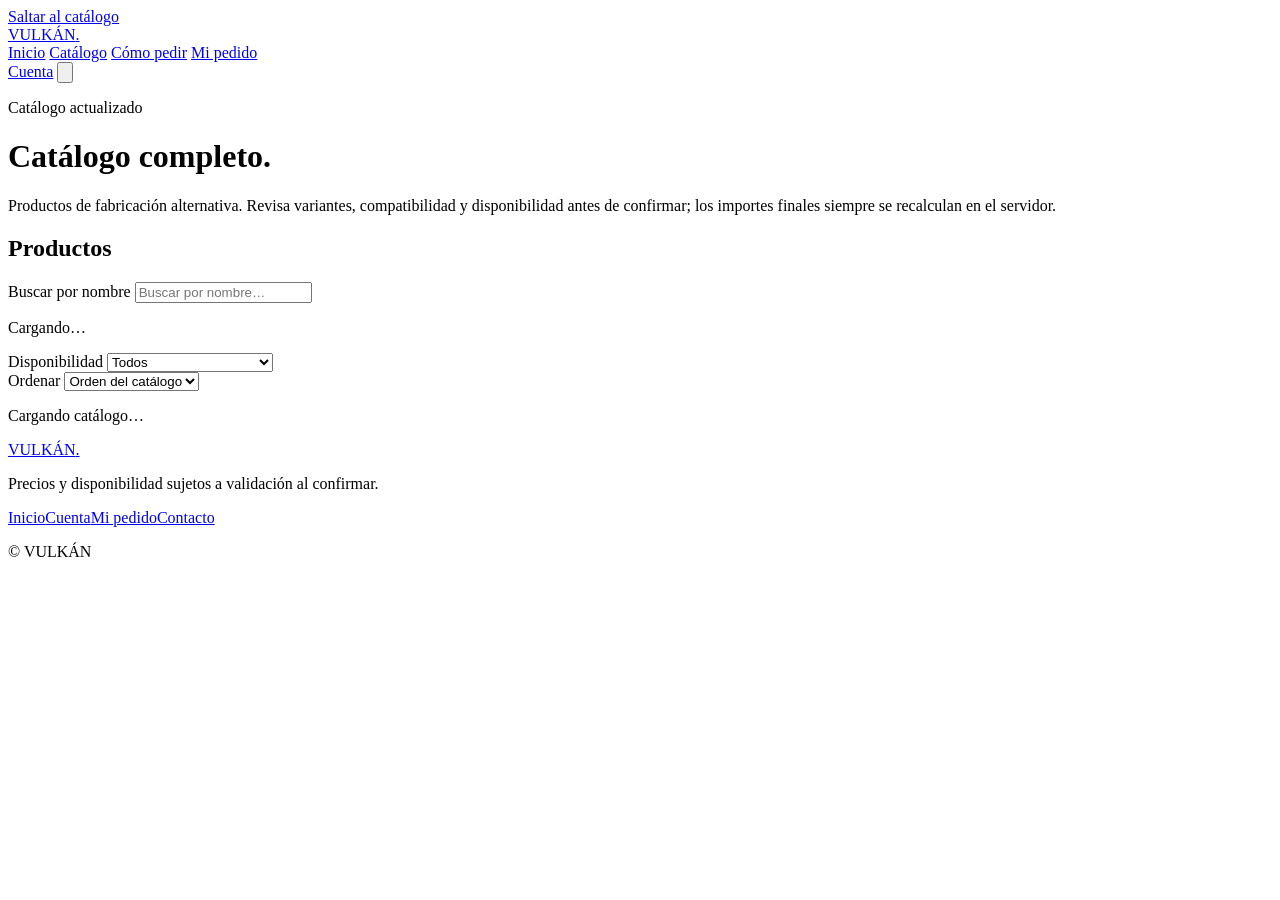
==== catalogo.html @ fde1af65 "Add files via upload" ====
<!doctype html>
<html lang="es">
<head>
  <meta charset="utf-8">
  <meta name="viewport" content="width=device-width, initial-scale=1">
  <title>Catálogo — VULKÁN</title>
  <meta name="description" content="Explora el catálogo VULKÁN, filtra categorías, elige variantes y revisa precios unitarios o mayoristas.">
  <meta name="theme-color" content="#120e0b">
  <link rel="preconnect" href="https://fonts.googleapis.com">
  <link rel="preconnect" href="https://fonts.gstatic.com" crossorigin>
  <link href="https://fonts.googleapis.com/css2?family=JetBrains+Mono:wght@400;600;700&amp;family=Space+Grotesk:wght@400;500;600;700&amp;display=swap" rel="stylesheet">
  <link rel="stylesheet" href="assets/vulkan-core.css">
  <link rel="stylesheet" href="assets/site.css">
  <script src="assets/vulkan-core.js" defer></script>
  <script src="assets/cart.js" defer></script>
  <script src="assets/cart-ui.js" defer></script>
  <script src="assets/catalog.js" defer></script>
</head>
<body>
  <a class="skip-link" href="#contenido">Saltar al catálogo</a>
  <nav class="site-nav" aria-label="Navegación principal">
    <div class="container nav-inner">
      <a class="logo" href="index.html" aria-label="VULKÁN, inicio">VULKÁN<span>.</span></a>
      <div class="nav-links" id="primaryNav">
        <a href="index.html">Inicio</a>
        <a href="catalogo.html" aria-current="page">Catálogo</a>
        <a href="index.html#como-comprar">Cómo pedir</a>
        <a href="order.html">Mi pedido</a>
      </div>
      <div class="nav-actions">
        <a class="button button-quiet" href="cuenta.html">Cuenta</a>
        <button class="menu-toggle" id="menuToggle" type="button" aria-label="Abrir menú" aria-controls="primaryNav" aria-expanded="false">
          <svg viewBox="0 0 24 24" aria-hidden="true"><path d="M4 7h16M4 12h16M4 17h16" fill="none" stroke="currentColor" stroke-width="1.8" stroke-linecap="round"/></svg>
        </button>
      </div>
    </div>
  </nav>

  <main id="contenido">
    <header class="page-hero container">
      <p class="eyebrow" id="catalogHeroCount">Catálogo actualizado</p>
      <h1>Catálogo completo.</h1>
      <p class="lede">Productos de fabricación alternativa. Revisa variantes, compatibilidad y disponibilidad antes de confirmar; los importes finales siempre se recalculan en el servidor.</p>
    </header>

    <section class="section-tight container" aria-labelledby="catalogTitle">
      <h2 class="visually-hidden" id="catalogTitle">Productos</h2>
      <div class="catalog-tools">
        <div class="search-row">
          <div class="search-input field">
            <label class="visually-hidden" for="catalogSearch">Buscar por nombre</label>
            <input id="catalogSearch" type="search" autocomplete="off" placeholder="Buscar por nombre…">
          </div>
          <p class="result-count mono" id="resultCount" aria-live="polite">Cargando…</p>
        </div>
        <div class="chips" id="categoryChips" aria-label="Filtrar por categoría"></div>
        <div class="form-grid">
          <div class="field">
            <label for="availabilityFilter">Disponibilidad</label>
            <select id="availabilityFilter"><option value="all">Todos</option><option value="orderable">Disponibles para pedido</option><option value="blocked">No disponibles</option></select>
          </div>
          <div class="field">
            <label for="sortProducts">Ordenar</label>
            <select id="sortProducts"><option value="catalog">Orden del catálogo</option><option value="name">Nombre A–Z</option><option value="price-asc">Precio menor</option><option value="price-desc">Precio mayor</option></select>
          </div>
        </div>
      </div>
      <div class="product-grid" id="productGrid" aria-busy="true"><p class="muted">Cargando catálogo…</p></div>
      <noscript><p class="form-error">Activa JavaScript para consultar y filtrar el catálogo.</p></noscript>
    </section>
  </main>

  <div class="modal-overlay" id="productOverlay" hidden>
    <section class="modal" id="productDialog" role="dialog" aria-modal="true" aria-labelledby="dialogTitle" aria-describedby="dialogDescription" tabindex="-1">
      <button class="icon-button modal-close" id="dialogClose" type="button" aria-label="Cerrar detalle">
        <svg viewBox="0 0 24 24" aria-hidden="true"><path d="M5 5l14 14M19 5L5 19" fill="none" stroke="currentColor" stroke-width="1.8" stroke-linecap="round"/></svg>
      </button>
      <div class="product-dialog-grid">
        <div>
          <div class="dialog-media" id="dialogMedia"></div>
          <div class="option-list" id="dialogThumbnails" aria-label="Imágenes del producto"></div>
        </div>
        <div>
          <p class="product-category mono" id="dialogCategory"></p>
          <h2 id="dialogTitle"></h2>
          <p id="dialogDescription" class="muted"></p>
          <div class="product-price"><strong id="dialogPrice"></strong><span id="dialogWholesale" class="mono"></span></div>
          <p id="dialogStatus" class="form-message" aria-live="polite"></p>
          <fieldset class="option-group" id="colorGroup" hidden><legend>Color</legend><div class="option-list" id="colorOptions"></div></fieldset>
          <fieldset class="option-group" id="modelGroup" hidden><legend>Modelo</legend><div class="option-list" id="modelOptions"></div></fieldset>
          <div class="field option-group"><label for="dialogQuantity">Cantidad</label><input id="dialogQuantity" type="number" min="1" max="999" value="1" inputmode="numeric"></div>
          <div class="form-actions">
            <button class="button button-primary" id="dialogAdd" type="button">Agregar al carrito</button>
            <button class="button button-secondary" id="dialogCheckout" type="button">Agregar y confirmar</button>
          </div>
        </div>
      </div>
    </section>
  </div>

  <footer class="site-footer">
    <div class="container footer-grid">
      <div><a class="logo" href="index.html">VULKÁN<span>.</span></a><p class="fine-print">Precios y disponibilidad sujetos a validación al confirmar.</p></div>
      <div class="footer-links"><a href="index.html">Inicio</a><a href="cuenta.html">Cuenta</a><a href="order.html">Mi pedido</a><a href="mailto:stevebunnies62@gmail.com">Contacto</a></div>
      <p class="fine-print">© <span data-current-year></span> VULKÁN</p>
    </div>
  </footer>
</body>
</html>
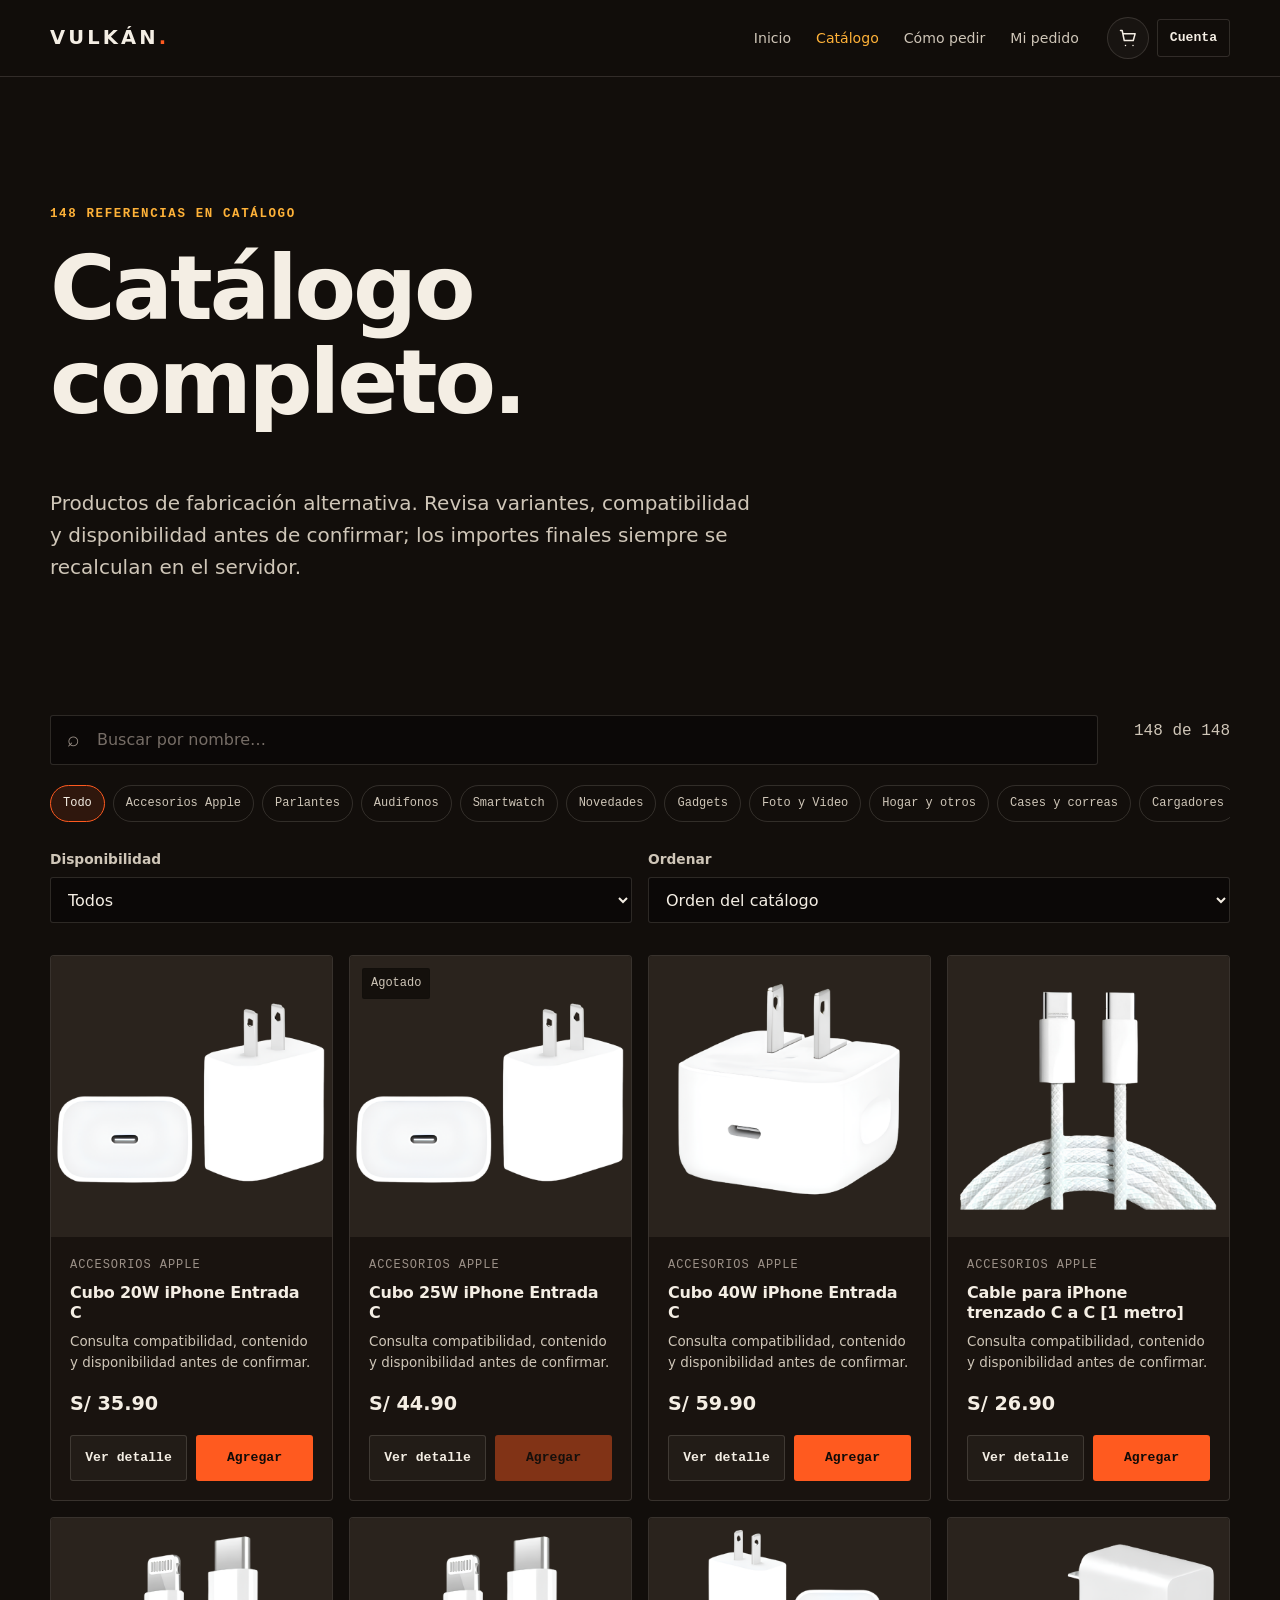
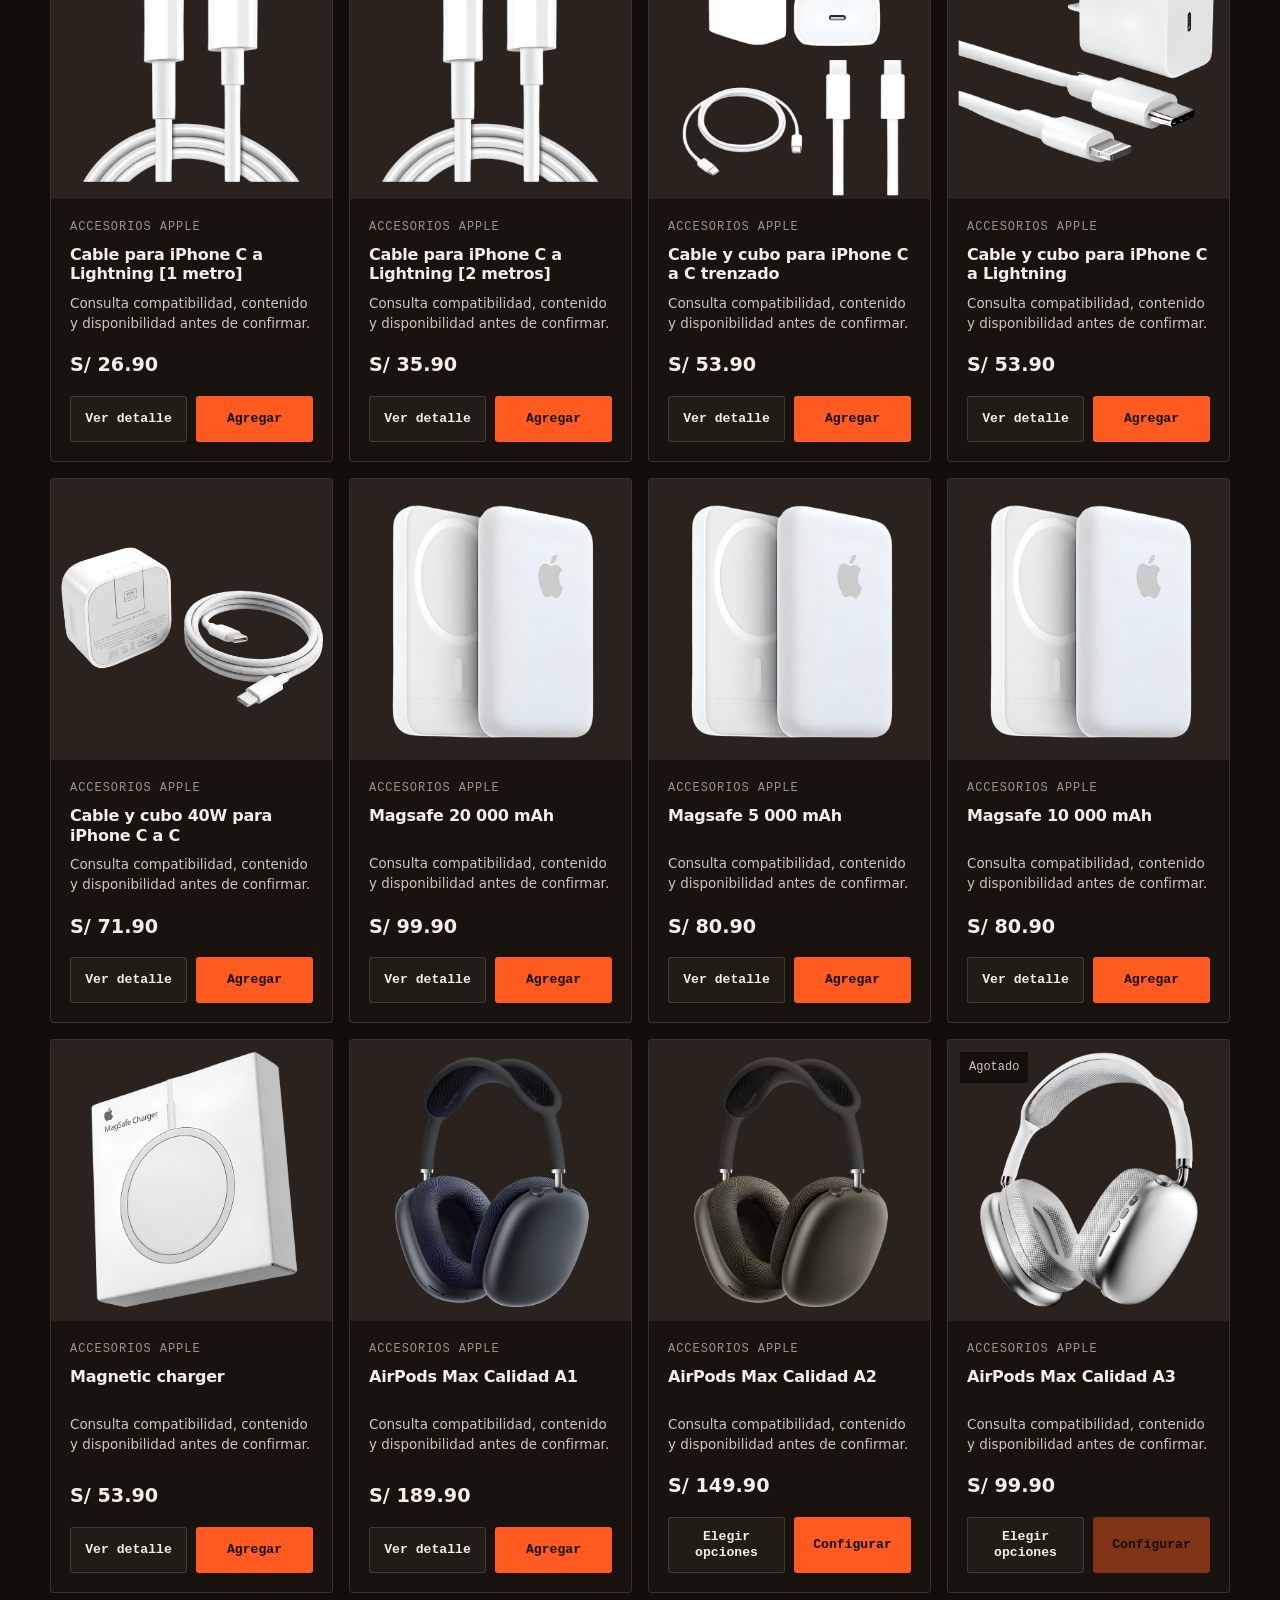
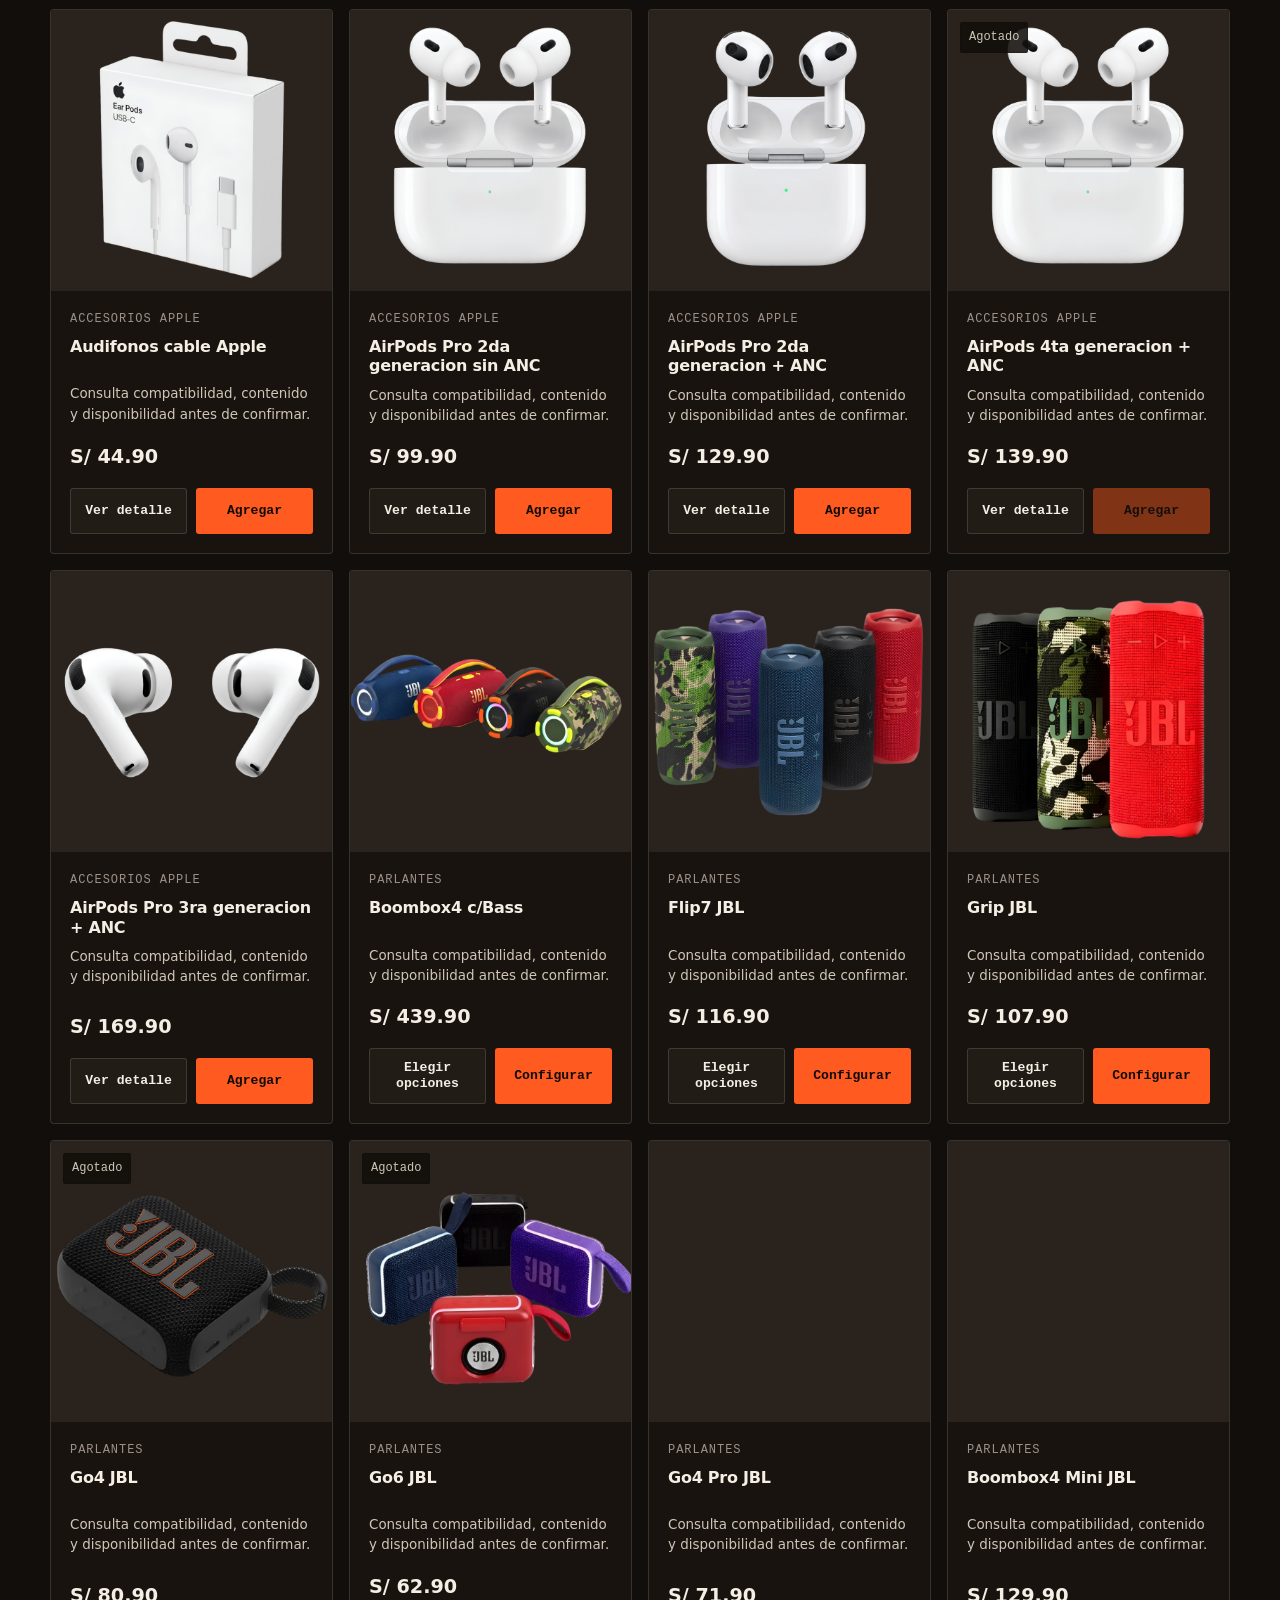
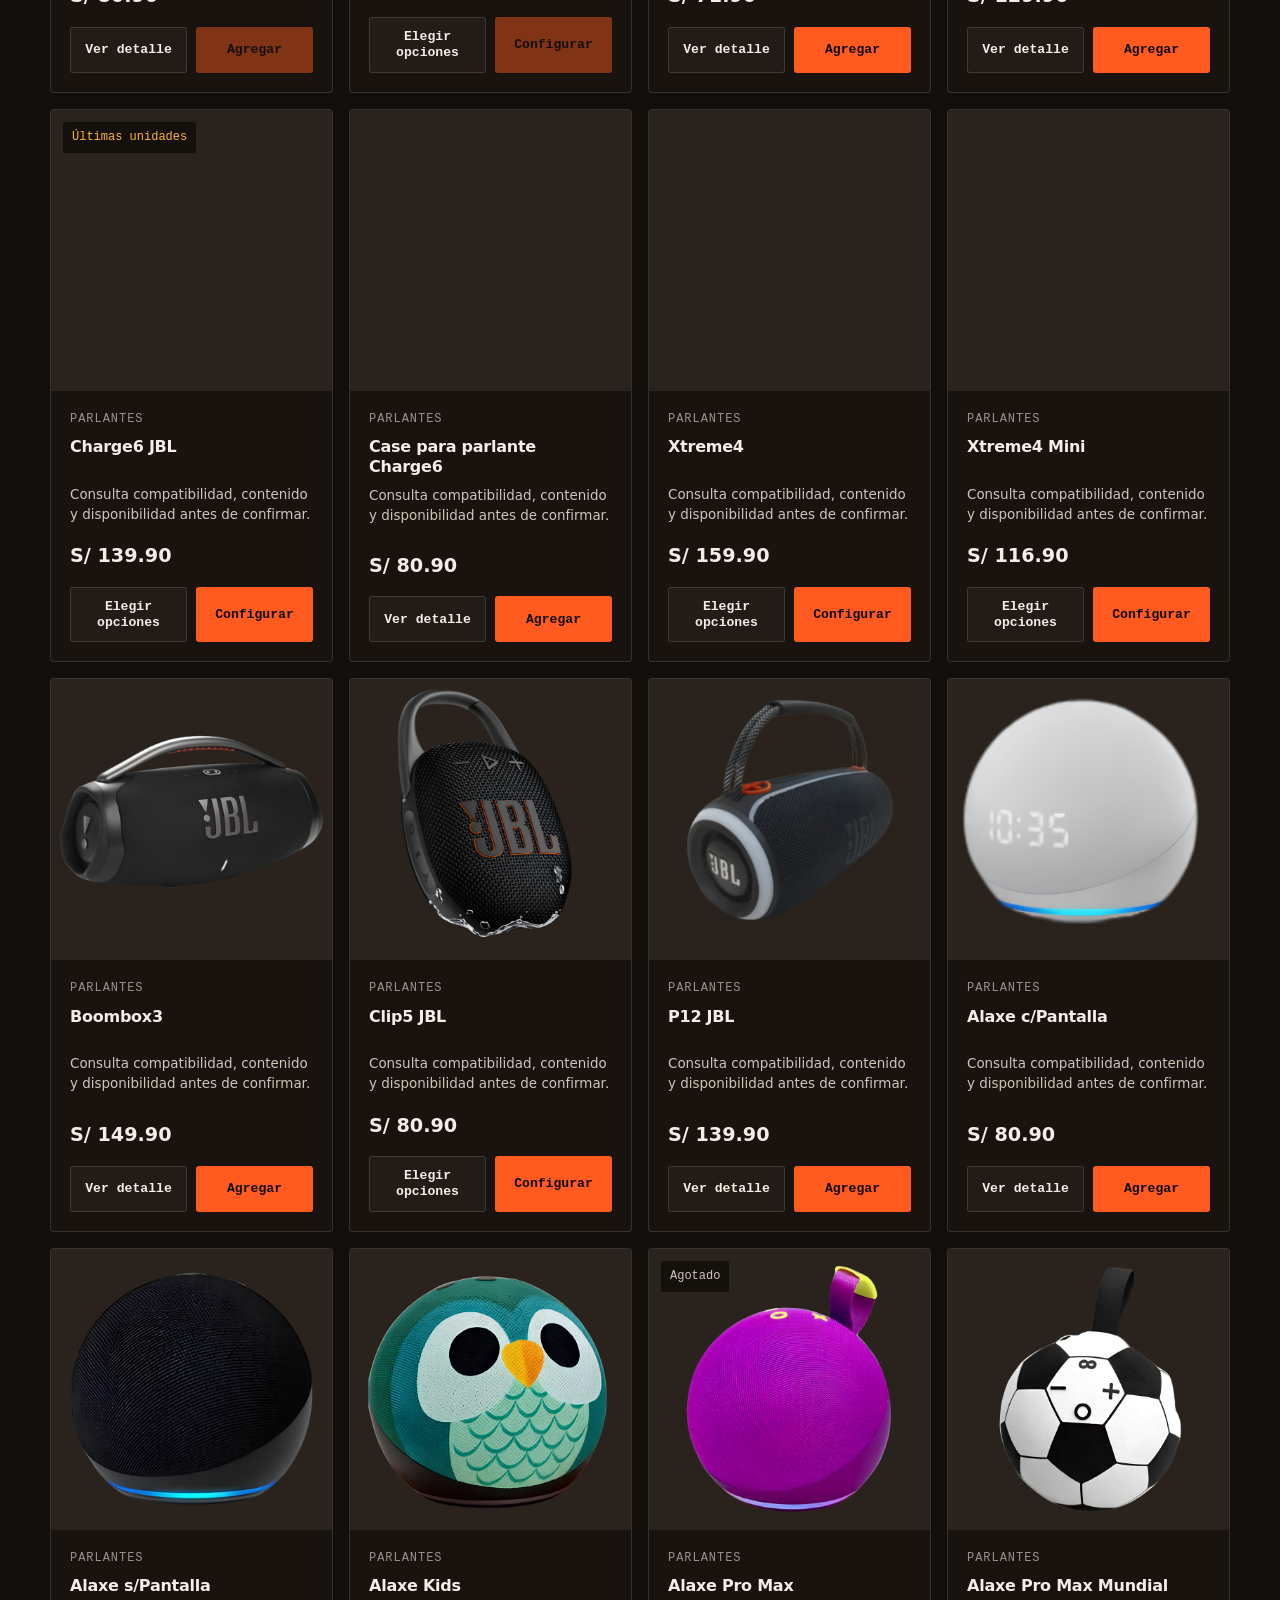
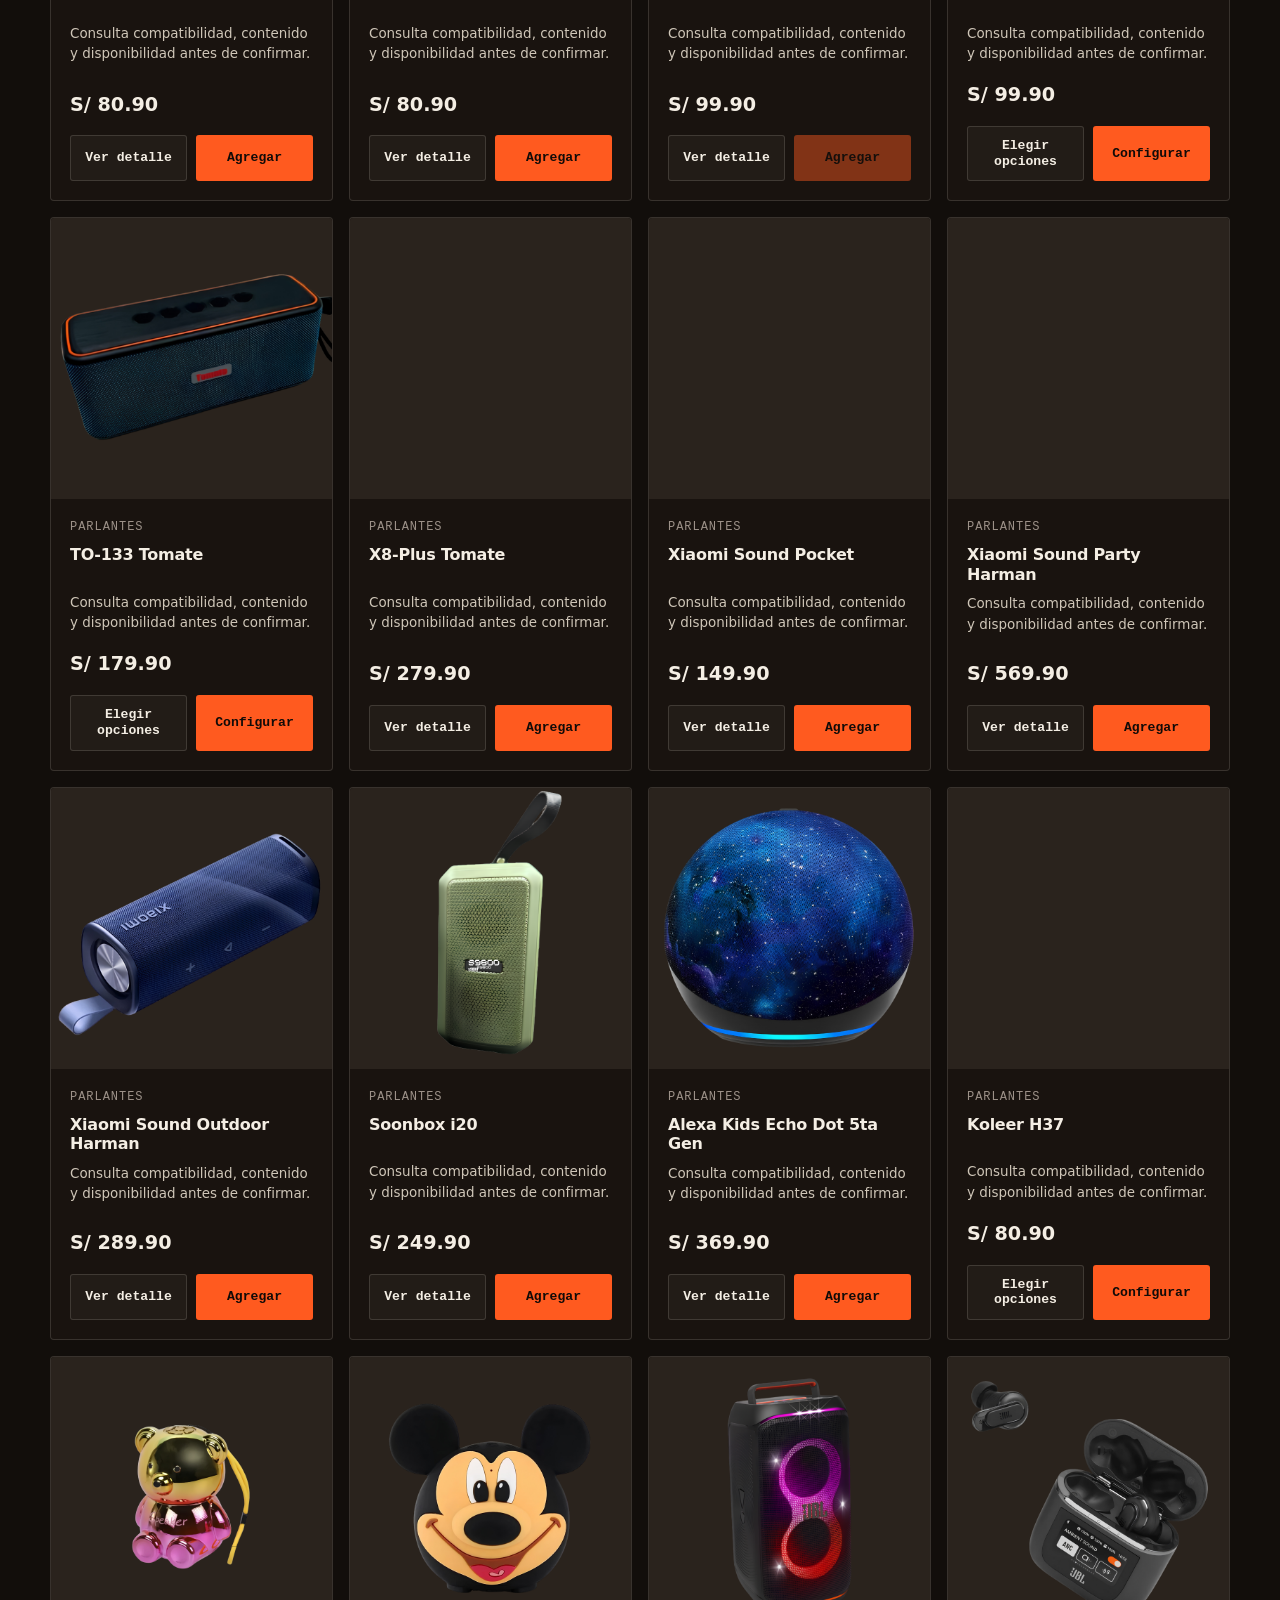
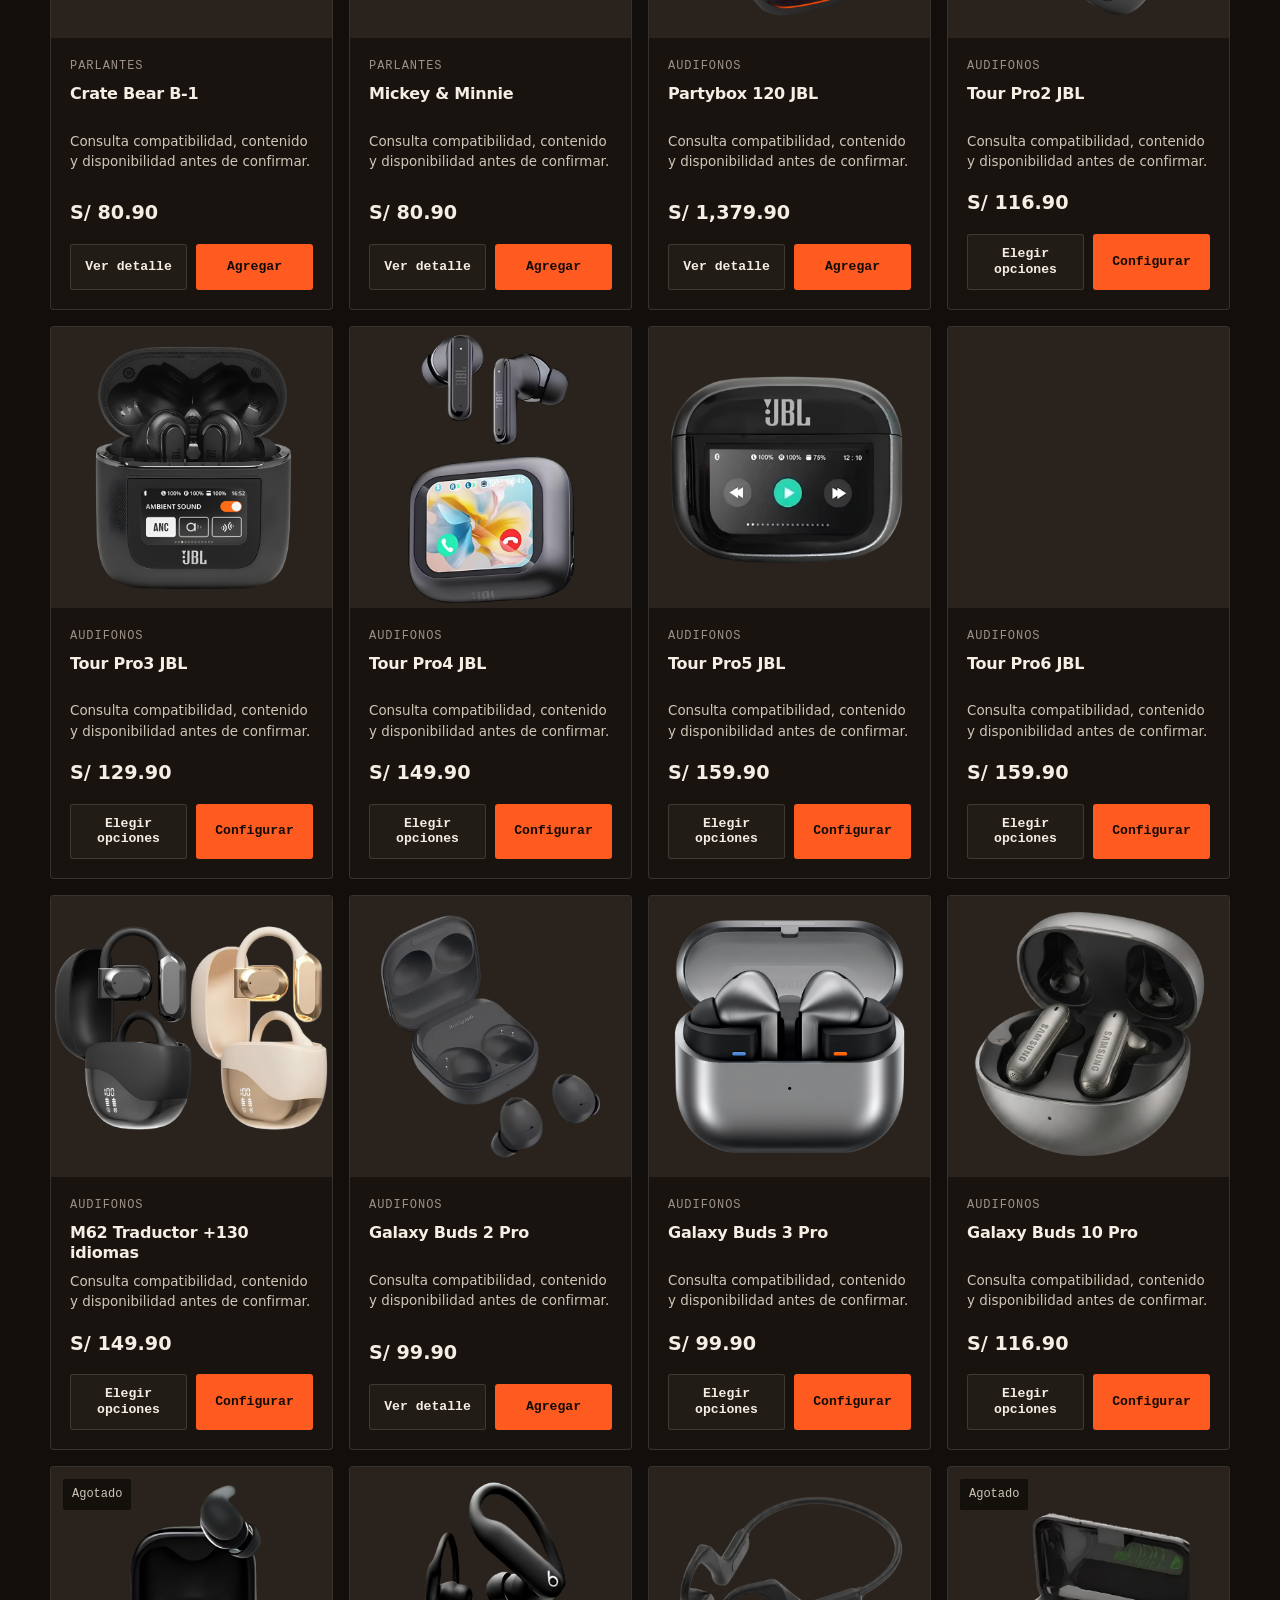
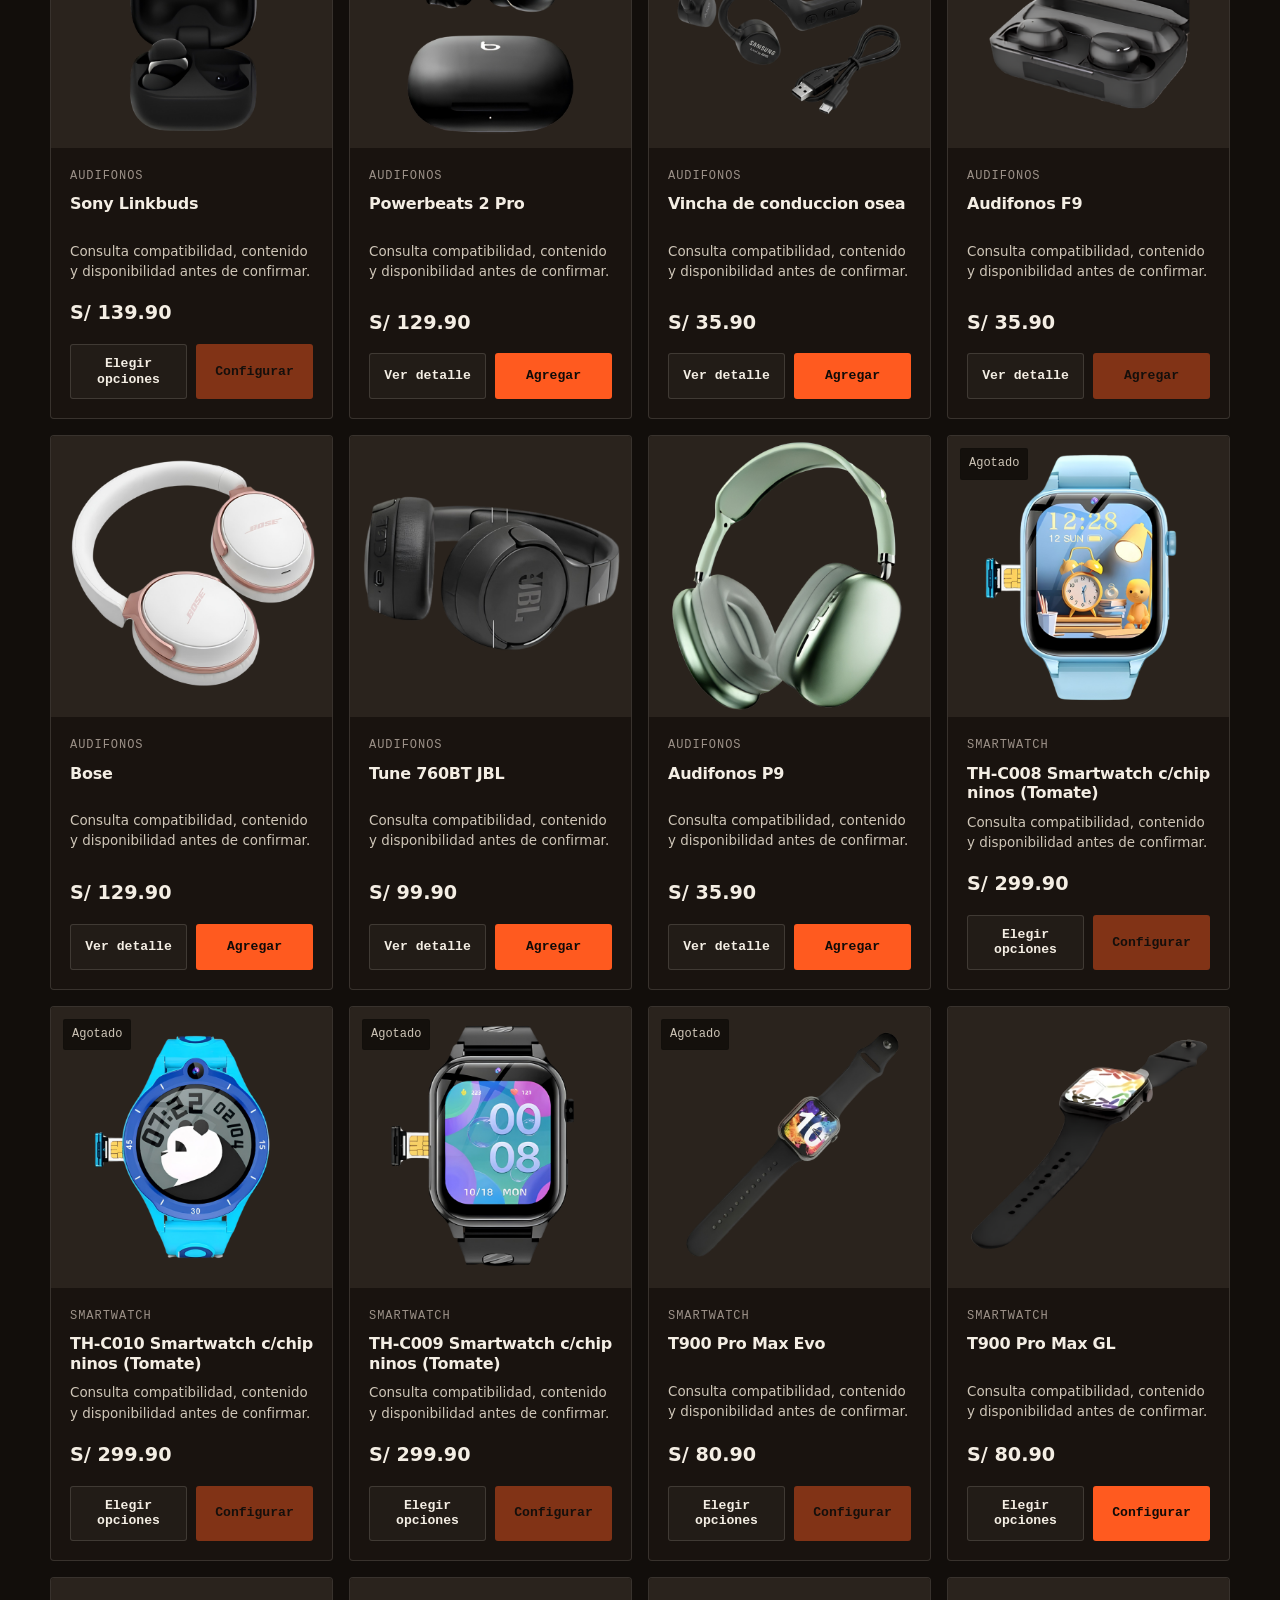
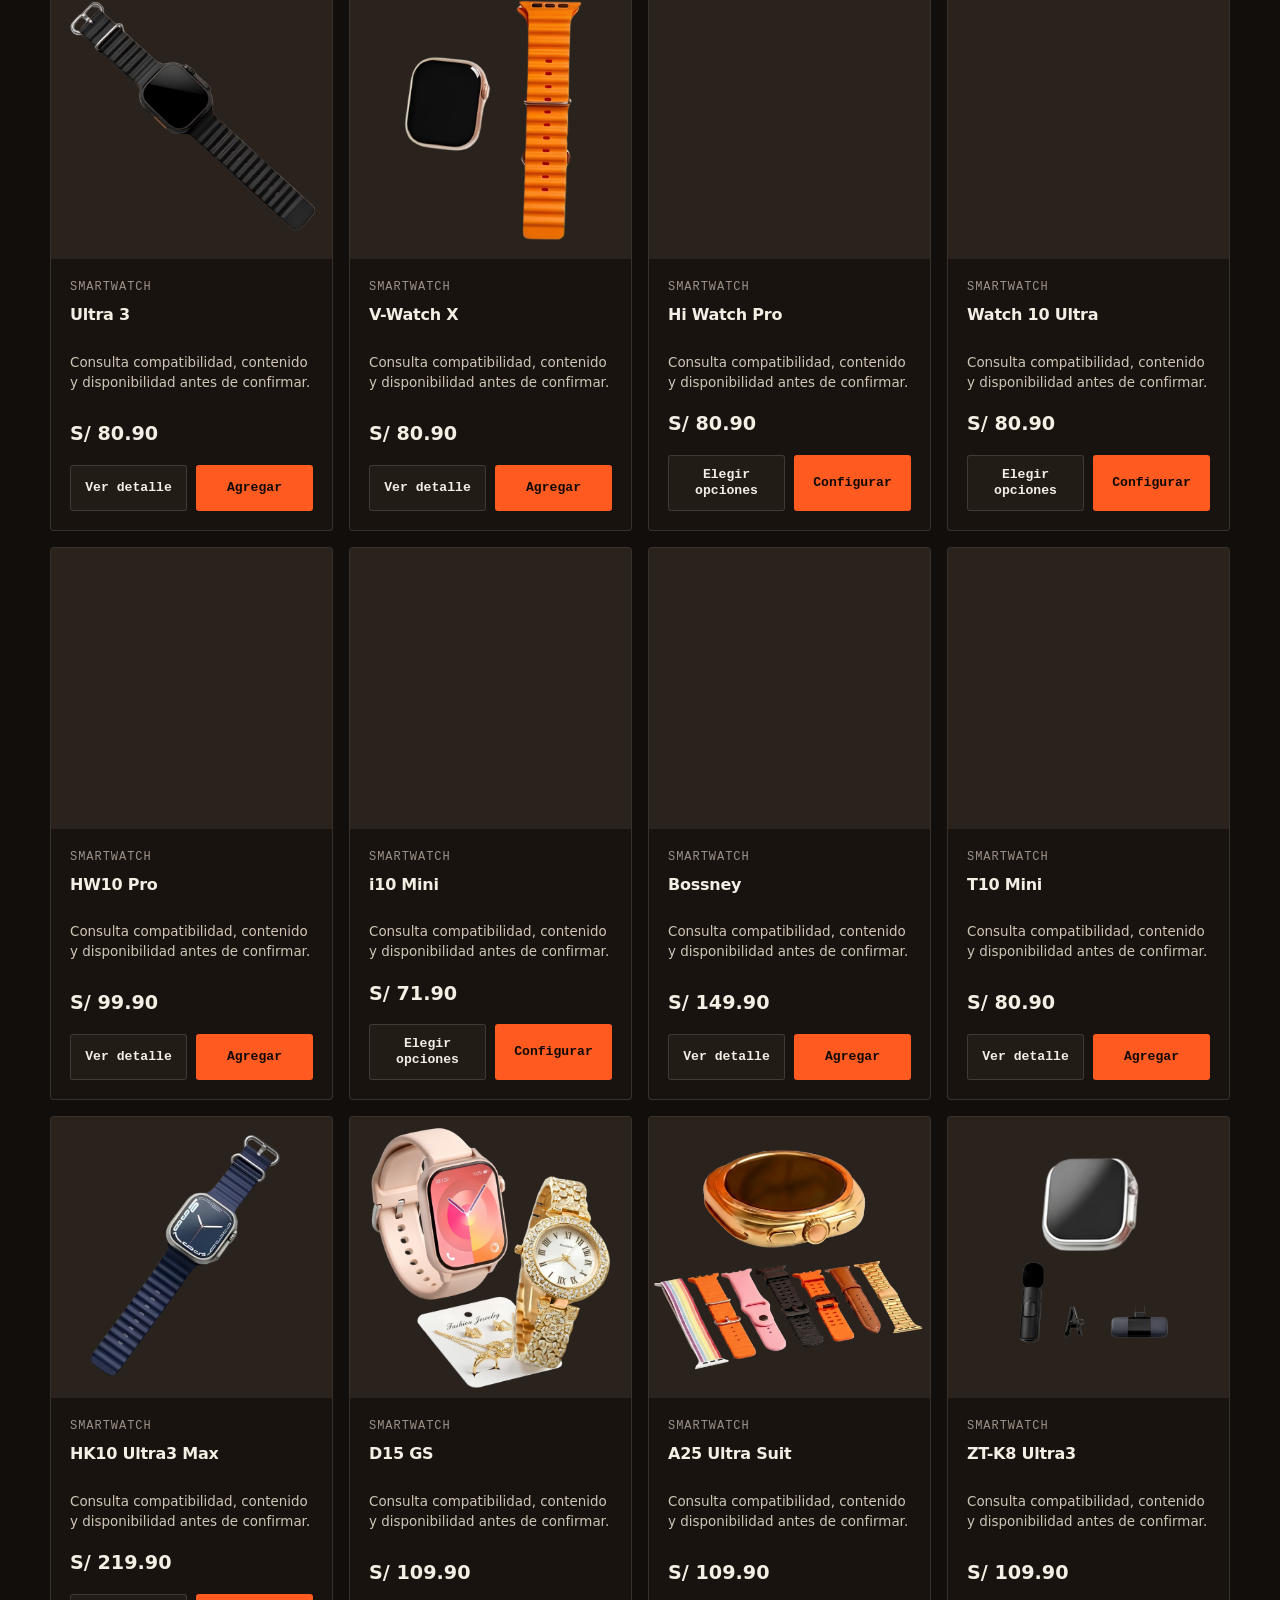
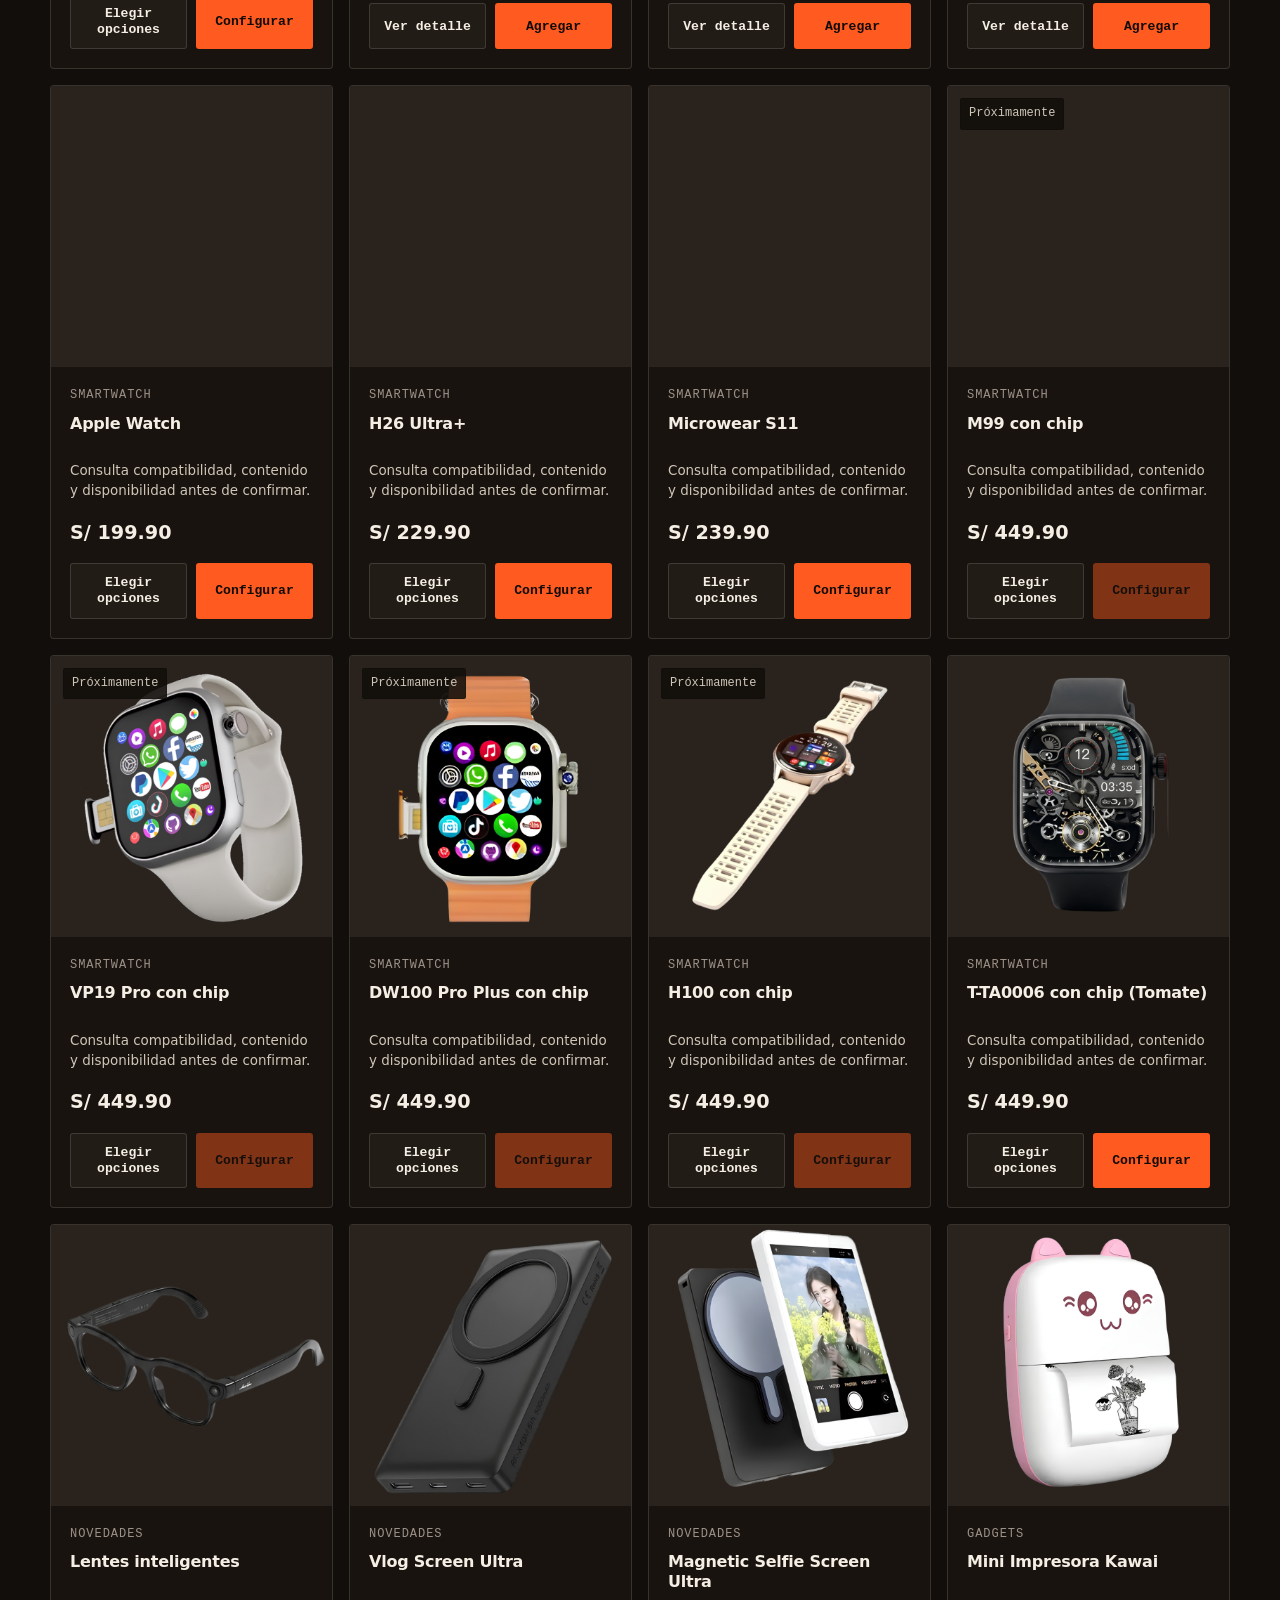
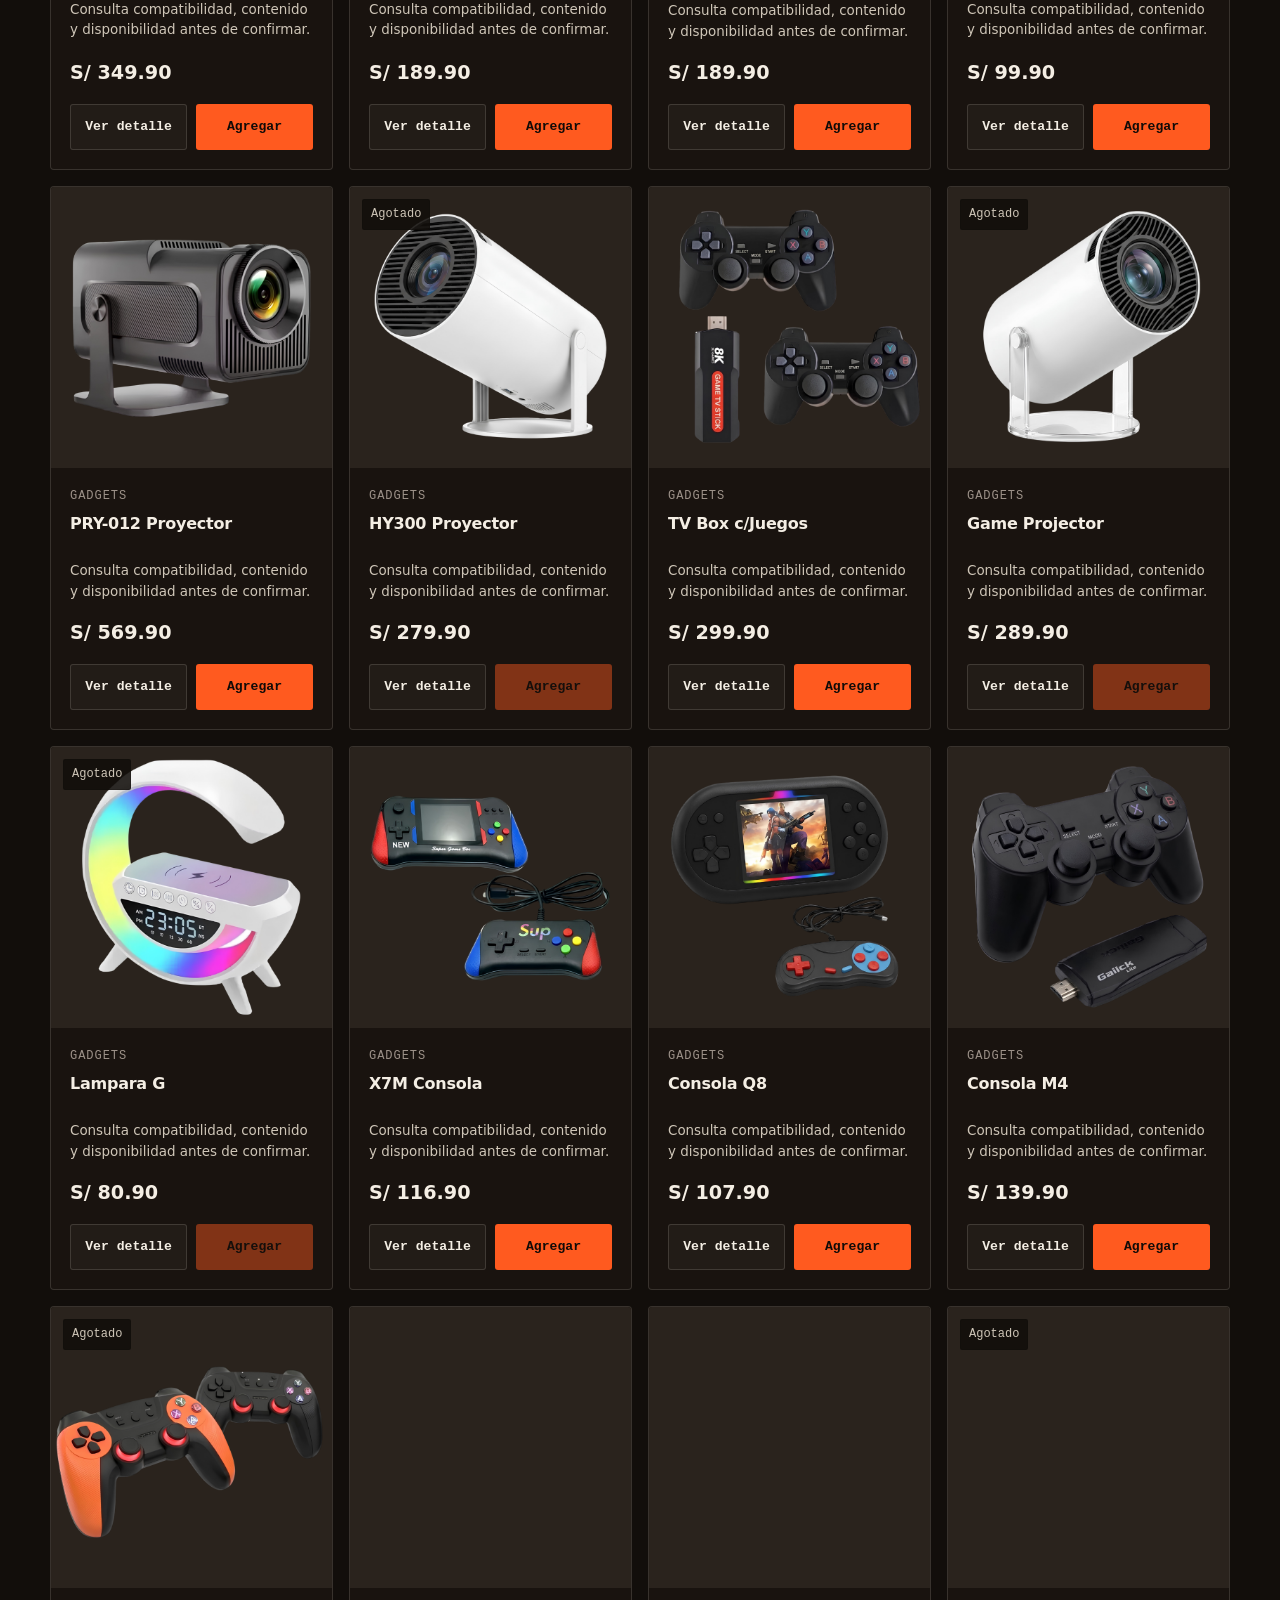
==== commit 85a7975e: "Update catalogo.html" ====
--- a/catalogo.html
+++ b/catalogo.html
@@ -105,5 +105,21 @@
       <p class="fine-print">© <span data-current-year></span> VULKÁN</p>
     </div>
   </footer>
+  <!-- WHATSAPP FLOTANTE -->
+<a
+  href="https://wa.me/51951371573?text=Hola%20VULK%C3%81N%2C%20quiero%20hacer%20un%20pedido."
+  class="whatsapp-float"
+  aria-label="Haz tu pedido acá por WhatsApp"
+  target="_blank"
+  rel="noopener noreferrer"
+>
+  <span class="whatsapp-tooltip">Haz tu pedido acá</span>
+
+  <span class="whatsapp-icon">
+    <svg viewBox="0 0 24 24" aria-hidden="true">
+      <path d="M20.5 3.5A11.8 11.8 0 0 0 12.1 0C5.6 0 .3 5.3.3 11.8c0 2.1.5 4.1 1.6 5.9L.2 24l6.4-1.7c1.7.9 3.6 1.3 5.5 1.3h.1c6.5 0 11.8-5.3 11.8-11.8 0-3.1-1.2-6.1-3.5-8.3ZM12.1 21.5c-1.7 0-3.4-.5-4.8-1.3l-.3-.2-3.8 1 1-3.7-.2-.3a9.6 9.6 0 1 1 8.1 4.5Zm5.3-7.2c-.3-.2-1.8-.9-2.1-1-.3-.1-.5-.2-.7.2-.2.3-.8 1-1 1.2-.2.2-.4.2-.7.1-.3-.2-1.2-.4-2.3-1.4-.9-.8-1.5-1.8-1.7-2.1-.2-.3 0-.5.1-.7l.5-.6c.2-.2.2-.4.3-.6.1-.2 0-.5 0-.7-.1-.2-.7-1.7-1-2.3-.3-.6-.5-.5-.7-.5h-.6c-.2 0-.6.1-.9.4-.3.3-1.1 1.1-1.1 2.6s1.1 3 1.3 3.2c.2.2 2.2 3.4 5.4 4.7.8.3 1.4.5 1.9.7.8.2 1.5.2 2 .1.6-.1 1.8-.7 2-1.4.3-.7.3-1.3.2-1.4-.1-.2-.3-.3-.6-.4Z"/>
+    </svg>
+  </span>
+</a>
 </body>
 </html>
--- a/assets/vulkan-core.css
+++ b/assets/vulkan-core.css
@@ -0,0 +1,355 @@
+:root {
+  --obsidian: #120e0b;
+  --obsidian-2: #1b1511;
+  --ash: #2a231d;
+  --lava: #ff5a1f;
+  --lava-deep: #d94112;
+  --ember: #ffb238;
+  --smoke: #9c9188;
+  --paper: #f4eee4;
+  --paper-dim: #cfc6b8;
+  --line: rgba(244, 238, 228, 0.14);
+  --glass: rgba(18, 14, 11, 0.76);
+  --crack-glow: 0 0 24px rgba(255, 90, 31, 0.55), 0 0 60px rgba(255, 178, 56, 0.25);
+}
+
+html {
+  color-scheme: dark;
+}
+
+body {
+  min-width: 280px;
+}
+
+:focus-visible {
+  outline: 2px solid var(--ember);
+  outline-offset: 4px;
+}
+
+.skip-link {
+  position: fixed;
+  top: 12px;
+  left: 12px;
+  z-index: 500;
+  transform: translateY(-160%);
+  padding: 10px 14px;
+  border: 1px solid var(--ember);
+  border-radius: 3px;
+  background: var(--obsidian);
+  color: var(--paper);
+  font: 600 0.85rem/1 'JetBrains Mono', monospace;
+  text-decoration: none;
+  transition: transform 0.2s ease;
+}
+
+.skip-link:focus {
+  transform: translateY(0);
+}
+
+nav.is-scrolled {
+  background: rgba(18, 14, 11, 0.9);
+  border-bottom: 1px solid var(--line);
+  box-shadow: 0 16px 45px rgba(0, 0, 0, 0.18);
+}
+
+/* Entrada breve: la interfaz permanece usable y ofrece salida inmediata. */
+.vulkan-intro {
+  position: fixed;
+  inset: 0;
+  z-index: 400;
+  display: grid;
+  place-items: center;
+  overflow: hidden;
+  background:
+    radial-gradient(circle at 50% 62%, rgba(255, 90, 31, 0.2), transparent 30%),
+    linear-gradient(145deg, #090706 0%, var(--obsidian) 62%, #20100a 100%);
+  opacity: 1;
+  visibility: visible;
+  transition: opacity 0.48s ease, visibility 0.48s ease;
+}
+
+.vulkan-intro::before {
+  content: '';
+  position: absolute;
+  inset: -20%;
+  background:
+    radial-gradient(circle at 40% 60%, rgba(255, 178, 56, 0.14) 0 1px, transparent 2px),
+    radial-gradient(circle at 58% 55%, rgba(255, 90, 31, 0.18) 0 1px, transparent 2px);
+  background-size: 74px 74px, 113px 113px;
+  animation: introDrift 5s linear infinite;
+}
+
+.vulkan-intro.is-leaving {
+  opacity: 0;
+  visibility: hidden;
+  pointer-events: none;
+}
+
+.intro-mark {
+  position: relative;
+  text-align: center;
+  isolation: isolate;
+}
+
+.intro-mark::after {
+  content: '';
+  position: absolute;
+  left: 50%;
+  bottom: -18px;
+  width: min(66vw, 410px);
+  height: 1px;
+  transform: translateX(-50%) scaleX(0);
+  transform-origin: center;
+  background: linear-gradient(90deg, transparent, var(--lava), var(--ember), transparent);
+  box-shadow: var(--crack-glow);
+  animation: introLine 0.8s 0.18s ease forwards;
+}
+
+.intro-word {
+  display: block;
+  color: var(--paper);
+  font: 700 clamp(3.5rem, 13vw, 9.5rem) / 0.88 'Space Grotesk', sans-serif;
+  letter-spacing: -0.04em;
+  text-shadow: 0 0 48px rgba(255, 90, 31, 0.26);
+  opacity: 0;
+  transform: translateY(16px) scale(0.98);
+  animation: introWord 0.65s 0.05s cubic-bezier(0.2, 0.8, 0.2, 1) forwards;
+}
+
+.intro-word em {
+  color: var(--lava);
+  font-style: normal;
+}
+
+.intro-kicker {
+  display: block;
+  margin-top: 30px;
+  color: var(--ember);
+  font: 500 0.72rem/1.4 'JetBrains Mono', monospace;
+  letter-spacing: 0.24em;
+  text-transform: uppercase;
+  opacity: 0;
+  animation: introWord 0.5s 0.35s ease forwards;
+}
+
+.intro-skip {
+  position: absolute;
+  right: clamp(18px, 4vw, 48px);
+  bottom: clamp(18px, 4vw, 42px);
+  border: 0;
+  border-bottom: 1px solid rgba(244, 238, 228, 0.35);
+  background: transparent;
+  color: var(--paper-dim);
+  cursor: pointer;
+  font: 500 0.75rem/1.4 'JetBrains Mono', monospace;
+}
+
+@keyframes introWord {
+  to { opacity: 1; transform: translateY(0) scale(1); }
+}
+
+@keyframes introLine {
+  to { transform: translateX(-50%) scaleX(1); }
+}
+
+@keyframes introDrift {
+  to { transform: translate3d(40px, -36px, 0); }
+}
+
+/* Hero editorial, construido alrededor de la obra original generada para VULKÁN. */
+.hero.hero-v2 {
+  min-height: 100svh;
+  display: grid;
+  align-items: center;
+  justify-content: stretch;
+  padding-top: clamp(120px, 16vh, 170px);
+  padding-bottom: clamp(64px, 9vh, 100px);
+  isolation: isolate;
+  background: #090706;
+}
+
+.hero.hero-v2::before,
+.hero.hero-v2::after {
+  content: '';
+  position: absolute;
+  inset: 0;
+  pointer-events: none;
+}
+
+.hero.hero-v2::before {
+  z-index: 1;
+  background:
+    linear-gradient(90deg, rgba(8, 6, 5, 0.98) 0%, rgba(8, 6, 5, 0.76) 36%, rgba(8, 6, 5, 0.14) 72%),
+    linear-gradient(0deg, var(--obsidian) 0%, transparent 24%, rgba(8, 6, 5, 0.35) 100%);
+}
+
+.hero.hero-v2::after {
+  z-index: 3;
+  inset: auto 6vw 0;
+  height: 1px;
+  background: linear-gradient(90deg, var(--lava), rgba(255, 178, 56, 0.45), transparent 72%);
+}
+
+.hero-media {
+  position: absolute;
+  inset: -3%;
+  z-index: 0;
+  overflow: hidden;
+  pointer-events: none;
+}
+
+.hero-media img {
+  width: 100%;
+  height: 100%;
+  object-fit: cover;
+  object-position: 68% 50%;
+  filter: saturate(0.94) contrast(1.04);
+  transform: translate3d(var(--hero-x, 0), calc(var(--hero-scroll, 0) * 1px + var(--hero-y, 0)), 0) scale(1.055);
+  transition: transform 0.45s cubic-bezier(0.2, 0.7, 0.2, 1);
+}
+
+#emberCanvas {
+  position: absolute;
+  inset: 0;
+  z-index: 2;
+  width: 100%;
+  height: 100%;
+  pointer-events: none;
+}
+
+.hero-content {
+  position: relative;
+  z-index: 4;
+  width: min(760px, 75vw);
+}
+
+.hero.hero-v2 .eyebrow {
+  margin-bottom: 24px;
+  color: var(--ember);
+}
+
+.hero.hero-v2 h1 {
+  max-width: 780px;
+  font-size: clamp(3.8rem, 9.5vw, 8.4rem);
+  line-height: 0.87;
+  letter-spacing: -0.055em;
+  text-wrap: balance;
+}
+
+.hero.hero-v2 h1 .brand-line {
+  display: block;
+  margin-bottom: 17px;
+  color: var(--lava);
+  font: 600 0.14em/1 'JetBrains Mono', monospace;
+  letter-spacing: 0.32em;
+  text-transform: uppercase;
+}
+
+.hero.hero-v2 h1 em {
+  color: var(--ember);
+  font-style: normal;
+}
+
+.hero.hero-v2 p {
+  max-width: 650px;
+  margin-top: 28px;
+  color: var(--paper-dim);
+  font-size: clamp(1rem, 1.7vw, 1.2rem);
+  line-height: 1.7;
+  text-wrap: pretty;
+}
+
+.hero-proof {
+  display: flex;
+  flex-wrap: wrap;
+  gap: 10px 22px;
+  margin-top: 36px;
+  padding-top: 22px;
+  border-top: 1px solid var(--line);
+  color: var(--paper-dim);
+  font: 500 0.72rem/1.45 'JetBrains Mono', monospace;
+  letter-spacing: 0.035em;
+}
+
+.hero-proof span {
+  display: inline-flex;
+  align-items: center;
+  gap: 9px;
+}
+
+.hero-proof span::before {
+  content: '';
+  width: 6px;
+  height: 6px;
+  border-radius: 50%;
+  background: var(--lava);
+  box-shadow: 0 0 14px rgba(255, 90, 31, 0.8);
+}
+
+.hero-scroll-cue {
+  position: absolute;
+  right: 6vw;
+  bottom: 42px;
+  z-index: 4;
+  display: flex;
+  align-items: center;
+  gap: 12px;
+  color: var(--smoke);
+  font: 500 0.68rem/1 'JetBrains Mono', monospace;
+  letter-spacing: 0.15em;
+  text-transform: uppercase;
+  writing-mode: vertical-rl;
+}
+
+.hero-scroll-cue::after {
+  content: '';
+  width: 1px;
+  height: 54px;
+  background: linear-gradient(var(--ember), transparent);
+}
+
+@media (max-width: 820px) {
+  nav .nav-cta { display: none; }
+
+  .hero.hero-v2 {
+    min-height: 94svh;
+    align-items: end;
+    padding-top: 116px;
+  }
+
+  .hero.hero-v2::before {
+    background:
+      linear-gradient(0deg, var(--obsidian) 0%, rgba(8, 6, 5, 0.86) 46%, rgba(8, 6, 5, 0.25) 100%),
+      linear-gradient(90deg, rgba(8, 6, 5, 0.62), transparent);
+  }
+
+  .hero-media img {
+    object-position: 68% center;
+    transform: scale(1.04);
+  }
+
+  .hero-content { width: 100%; }
+  .hero.hero-v2 h1 { font-size: clamp(3.35rem, 17vw, 6rem); }
+  .hero-scroll-cue { display: none; }
+}
+
+@media (max-width: 460px) {
+  nav { padding-inline: 18px; }
+  .logo { font-size: 1.05rem; }
+  .hero.hero-v2 { padding-inline: 20px; }
+  .hero.hero-v2 .hero-ctas { gap: 10px; }
+  .hero.hero-v2 .btn-primary,
+  .hero.hero-v2 .btn-ghost { width: 100%; justify-content: center; }
+  .hero-proof { display: grid; }
+}
+
+@media (prefers-reduced-motion: reduce) {
+  html { scroll-behavior: auto; }
+  *, *::before, *::after {
+    scroll-behavior: auto !important;
+    animation-duration: 0.01ms !important;
+    animation-iteration-count: 1 !important;
+    transition-duration: 0.01ms !important;
+  }
+  .hero-media img { transform: none; }
+}
--- a/assets/site.css
+++ b/assets/site.css
@@ -0,0 +1,454 @@
+* { box-sizing: border-box; }
+
+html { scroll-behavior: smooth; }
+
+body {
+  margin: 0;
+  min-height: 100vh;
+  overflow-x: hidden;
+  background:
+    radial-gradient(circle at 82% -10%, rgba(255, 90, 31, 0.09), transparent 28rem),
+    var(--obsidian);
+  color: var(--paper);
+  font-family: 'Space Grotesk', system-ui, -apple-system, BlinkMacSystemFont, 'Segoe UI', sans-serif;
+  font-size: 1rem;
+  line-height: 1.6;
+}
+
+[hidden] { display: none !important; }
+
+body.intro-running { overflow: hidden; }
+
+img { display: block; max-width: 100%; }
+
+a { color: inherit; }
+
+button,
+input,
+select,
+textarea { font: inherit; }
+
+button { color: inherit; }
+
+h1, h2, h3, p { margin-top: 0; }
+
+h1, h2, h3 {
+  margin-bottom: 0.65em;
+  line-height: 1.05;
+  letter-spacing: -0.035em;
+}
+
+h1 { font-size: clamp(2.8rem, 7vw, 6.5rem); }
+h2 { font-size: clamp(2rem, 4.5vw, 4rem); }
+h3 { font-size: 1.12rem; }
+
+.visually-hidden {
+  position: absolute !important;
+  width: 1px !important;
+  height: 1px !important;
+  padding: 0 !important;
+  margin: -1px !important;
+  overflow: hidden !important;
+  clip: rect(0, 0, 0, 0) !important;
+  white-space: nowrap !important;
+  border: 0 !important;
+}
+
+.container {
+  width: min(1180px, calc(100% - 40px));
+  margin-inline: auto;
+}
+
+.narrow { width: min(760px, calc(100% - 40px)); margin-inline: auto; }
+
+.mono,
+.eyebrow,
+.chip,
+.fine-print,
+.status-pill,
+.kicker {
+  font-family: 'JetBrains Mono', ui-monospace, SFMono-Regular, Consolas, monospace;
+}
+
+.eyebrow,
+.kicker {
+  margin-bottom: 16px;
+  color: var(--ember);
+  font-size: 0.78rem;
+  font-weight: 600;
+  letter-spacing: 0.13em;
+  text-transform: uppercase;
+}
+
+.lede {
+  max-width: 700px;
+  color: var(--paper-dim);
+  font-size: clamp(1.05rem, 2vw, 1.25rem);
+}
+
+.muted { color: var(--smoke); }
+.fine-print { color: var(--smoke); font-size: 0.78rem; line-height: 1.55; }
+
+.site-nav {
+  position: sticky;
+  top: 0;
+  z-index: 80;
+  min-height: 76px;
+  border-bottom: 1px solid var(--line);
+  background: rgba(18, 14, 11, 0.92);
+  backdrop-filter: blur(18px);
+}
+
+.home-page .site-nav {
+  position: fixed;
+  inset: 0 0 auto;
+  background: linear-gradient(rgba(9, 7, 6, 0.88), transparent);
+  border-bottom-color: transparent;
+}
+
+.nav-inner {
+  min-height: 76px;
+  display: flex;
+  align-items: center;
+  gap: 28px;
+}
+
+.logo {
+  flex: 0 0 auto;
+  color: var(--paper);
+  font-size: 1.22rem;
+  font-weight: 750;
+  letter-spacing: 0.16em;
+  text-decoration: none;
+}
+
+.logo span { color: var(--lava); }
+
+.nav-links {
+  display: flex;
+  align-items: center;
+  gap: 25px;
+  margin-left: auto;
+}
+
+.nav-links a {
+  color: var(--paper-dim);
+  font-size: 0.88rem;
+  text-decoration: none;
+}
+
+.nav-links a:hover,
+.nav-links a[aria-current='page'] { color: var(--ember); }
+
+.nav-actions { display: flex; align-items: center; gap: 8px; }
+
+.menu-toggle,
+.icon-button,
+.cart-trigger {
+  width: 42px;
+  height: 42px;
+  display: inline-grid;
+  place-items: center;
+  border: 1px solid var(--line);
+  border-radius: 50%;
+  background: rgba(244, 238, 228, 0.03);
+  cursor: pointer;
+}
+
+.menu-toggle { display: none; }
+.menu-toggle svg,
+.icon-button svg,
+.cart-trigger svg { width: 20px; height: 20px; }
+
+.button {
+  min-height: 46px;
+  display: inline-flex;
+  align-items: center;
+  justify-content: center;
+  gap: 9px;
+  padding: 11px 18px;
+  border: 1px solid transparent;
+  border-radius: 3px;
+  cursor: pointer;
+  font-family: 'JetBrains Mono', ui-monospace, monospace;
+  font-size: 0.82rem;
+  font-weight: 700;
+  line-height: 1.2;
+  text-decoration: none;
+  transition: transform 0.18s ease, box-shadow 0.18s ease, border-color 0.18s ease;
+}
+
+.button:hover { transform: translateY(-2px); }
+.button-primary { background: var(--lava); color: #110b08; }
+.button-primary:hover { box-shadow: var(--crack-glow); }
+.button-secondary { border-color: var(--line); background: rgba(244, 238, 228, 0.04); color: var(--paper); }
+.button-secondary:hover { border-color: var(--ember); }
+.button-quiet { min-height: 38px; padding: 8px 12px; border-color: var(--line); background: transparent; }
+.button[disabled], .button[aria-disabled='true'] { opacity: 0.45; cursor: not-allowed; pointer-events: none; transform: none; box-shadow: none; }
+
+.hero-ctas { display: flex; flex-wrap: wrap; gap: 12px; margin-top: 30px; }
+
+.section { padding-block: clamp(72px, 10vw, 128px); }
+.section-tight { padding-block: 56px; }
+.section-alt { border-block: 1px solid var(--line); background: rgba(244, 238, 228, 0.025); }
+
+.section-heading {
+  display: grid;
+  grid-template-columns: minmax(0, 1fr) minmax(240px, 0.55fr);
+  align-items: end;
+  gap: 30px;
+  margin-bottom: 42px;
+}
+
+.section-heading p { margin: 0; color: var(--paper-dim); }
+
+.page-hero { padding-block: clamp(82px, 10vw, 132px) 56px; }
+.page-hero h1 { max-width: 900px; font-size: clamp(2.8rem, 7vw, 6rem); }
+
+.fact-strip {
+  display: grid;
+  grid-template-columns: repeat(3, 1fr);
+  border-block: 1px solid var(--line);
+}
+
+.fact-strip > div { padding: 27px; border-right: 1px solid var(--line); }
+.fact-strip > div:last-child { border-right: 0; }
+.fact-strip strong { display: block; margin-bottom: 4px; color: var(--ember); }
+.fact-strip span { color: var(--paper-dim); font-size: 0.92rem; }
+
+.category-grid,
+.benefit-grid,
+.steps-grid { display: grid; grid-template-columns: repeat(3, 1fr); gap: 16px; }
+
+.category-card,
+.benefit-card,
+.step-card,
+.surface {
+  position: relative;
+  padding: 26px;
+  border: 1px solid var(--line);
+  border-radius: 4px;
+  background: linear-gradient(145deg, rgba(244, 238, 228, 0.045), rgba(244, 238, 228, 0.015));
+}
+
+.category-card { min-height: 150px; display: flex; flex-direction: column; justify-content: space-between; text-decoration: none; }
+.category-card::after { content: '↗'; align-self: flex-end; color: var(--lava); font-size: 1.35rem; }
+.category-card:hover { border-color: rgba(255, 178, 56, 0.55); }
+.category-card span { color: var(--smoke); font-size: 0.82rem; }
+.benefit-card p, .step-card p { margin-bottom: 0; color: var(--paper-dim); }
+.step-number { color: var(--lava); font-size: 0.78rem; letter-spacing: 0.12em; }
+
+.product-grid { display: grid; grid-template-columns: repeat(4, minmax(0, 1fr)); gap: 16px; }
+
+.product-card {
+  min-width: 0;
+  display: flex;
+  flex-direction: column;
+  overflow: hidden;
+  border: 1px solid var(--line);
+  border-radius: 4px;
+  background: rgba(27, 21, 17, 0.78);
+}
+
+.product-card:hover { border-color: rgba(255, 90, 31, 0.45); }
+.product-media { position: relative; aspect-ratio: 1; display: grid; place-items: center; overflow: hidden; background: var(--ash); }
+.product-media img { width: 100%; height: 100%; object-fit: cover; transition: transform 0.35s ease; }
+.product-card:hover .product-media img { transform: scale(1.025); }
+.image-fallback { width: 100%; height: 100%; display: grid; place-items: center; padding: 20px; color: var(--smoke); text-align: center; }
+.product-body { flex: 1; display: flex; flex-direction: column; padding: 19px; }
+.product-body h3 { min-height: 2.35em; margin-bottom: 10px; font-size: 1rem; line-height: 1.22; letter-spacing: -0.015em; }
+.product-category { margin-bottom: 8px; color: var(--smoke); font-size: 0.75rem; text-transform: uppercase; letter-spacing: 0.08em; }
+.product-description { min-height: 3.2em; color: var(--paper-dim); font-size: 0.84rem; line-height: 1.5; }
+.product-price { margin-top: auto; display: flex; flex-wrap: wrap; align-items: baseline; gap: 8px 14px; }
+.product-price strong { color: var(--paper); font-size: 1.2rem; }
+.product-price span { color: var(--ember); font-size: 0.76rem; }
+.product-actions { display: flex; gap: 9px; margin-top: 15px; }
+.product-actions .button { flex: 1; padding-inline: 10px; }
+
+.status-pill {
+  position: absolute;
+  top: 12px;
+  left: 12px;
+  z-index: 2;
+  padding: 5px 8px;
+  border: 1px solid rgba(18, 14, 11, 0.25);
+  border-radius: 2px;
+  background: rgba(18, 14, 11, 0.88);
+  color: var(--paper);
+  font-size: 0.75rem;
+}
+.status-pill.is-low { color: var(--ember); }
+.status-pill.is-blocked { color: var(--paper-dim); }
+
+.catalog-tools { display: grid; gap: 20px; margin-bottom: 32px; }
+.search-row { display: grid; grid-template-columns: minmax(0, 1fr) auto; gap: 12px; }
+.search-input { position: relative; }
+.search-input input { padding-left: 46px; }
+.search-input::before { content: '⌕'; position: absolute; left: 17px; top: 50%; transform: translateY(-50%); color: var(--smoke); font-size: 1.3rem; }
+.result-count { align-self: center; min-width: 120px; color: var(--paper-dim); text-align: right; }
+.chips { display: flex; gap: 8px; padding-bottom: 6px; overflow-x: auto; scrollbar-width: thin; }
+.chip { flex: 0 0 auto; padding: 8px 12px; border: 1px solid var(--line); border-radius: 999px; background: transparent; color: var(--paper-dim); cursor: pointer; font-size: 0.75rem; }
+.chip[aria-pressed='true'] { border-color: var(--lava); background: rgba(255, 90, 31, 0.12); color: var(--paper); }
+
+.field { display: grid; gap: 7px; }
+.field label, fieldset legend { color: var(--paper-dim); font-size: 0.86rem; font-weight: 650; }
+input, select, textarea {
+  width: 100%;
+  min-height: 46px;
+  padding: 11px 13px;
+  border: 1px solid var(--line);
+  border-radius: 3px;
+  background: rgba(10, 8, 7, 0.8);
+  color: var(--paper);
+}
+textarea { min-height: 96px; resize: vertical; }
+input::placeholder, textarea::placeholder { color: #766d66; }
+input:focus, select:focus, textarea:focus { border-color: var(--ember); outline: none; box-shadow: 0 0 0 2px rgba(255, 178, 56, 0.12); }
+fieldset { margin: 0; padding: 0; border: 0; }
+.form-grid { display: grid; grid-template-columns: repeat(2, minmax(0, 1fr)); gap: 16px; }
+.form-grid .span-2 { grid-column: 1 / -1; }
+.form-actions { display: flex; flex-wrap: wrap; align-items: center; gap: 12px; margin-top: 24px; }
+.form-message { min-height: 1.5em; margin: 12px 0 0; color: var(--paper-dim); }
+.form-error { color: #ff9b7a; }
+.form-success { color: var(--ember); }
+
+.checkout-layout { display: grid; grid-template-columns: minmax(0, 1.35fr) minmax(300px, 0.75fr); align-items: start; gap: 24px; }
+.checkout-form, .order-summary { padding: 26px; border: 1px solid var(--line); border-radius: 4px; background: rgba(27, 21, 17, 0.7); }
+.order-summary { position: sticky; top: 98px; }
+.summary-line { display: grid; grid-template-columns: 1fr auto; gap: 12px; padding: 12px 0; border-bottom: 1px solid var(--line); }
+.summary-line p { margin: 0; }
+.summary-line small { display: block; color: var(--smoke); }
+.summary-total { display: flex; justify-content: space-between; gap: 16px; padding-top: 15px; }
+.summary-total strong { font-size: 1.2rem; }
+.coupon-row { display: grid; grid-template-columns: 1fr auto; gap: 8px; margin-top: 20px; }
+
+.account-grid { display: grid; grid-template-columns: minmax(0, 0.8fr) minmax(0, 1.2fr); gap: 20px; align-items: start; }
+.tabs { display: flex; gap: 8px; margin-bottom: 20px; }
+.tab-button { flex: 1; padding: 10px; border: 1px solid var(--line); background: transparent; cursor: pointer; }
+.tab-button[aria-selected='true'] { border-color: var(--lava); color: var(--ember); }
+.stack { display: grid; gap: 16px; }
+.order-list { display: grid; gap: 10px; }
+.order-list-item { display: grid; grid-template-columns: 1fr auto; gap: 8px; padding: 15px; border: 1px solid var(--line); border-radius: 3px; text-decoration: none; }
+.order-list-item small { color: var(--smoke); }
+
+.order-card { padding: clamp(22px, 4vw, 40px); border: 1px solid var(--line); background: rgba(27, 21, 17, 0.72); }
+.order-meta { display: flex; flex-wrap: wrap; gap: 12px; margin-bottom: 24px; }
+.order-meta span { padding: 6px 9px; border: 1px solid var(--line); color: var(--paper-dim); font-size: 0.75rem; }
+.totals { width: min(100%, 420px); margin: 22px 0 0 auto; }
+.totals > div { display: flex; justify-content: space-between; gap: 16px; padding: 8px 0; }
+.totals .grand-total { margin-top: 6px; padding-top: 14px; border-top: 1px solid var(--line); font-size: 1.15rem; }
+
+.modal-overlay {
+  position: fixed;
+  inset: 0;
+  z-index: 120;
+  display: grid;
+  place-items: center;
+  padding: 20px;
+  background: rgba(7, 5, 4, 0.82);
+  backdrop-filter: blur(8px);
+}
+.modal {
+  width: min(880px, 100%);
+  max-height: min(780px, 92vh);
+  overflow: auto;
+  position: relative;
+  padding: clamp(22px, 4vw, 38px);
+  border: 1px solid var(--line);
+  border-radius: 4px;
+  background: var(--obsidian-2);
+  box-shadow: 0 30px 90px rgba(0, 0, 0, 0.55);
+}
+.modal-close { position: absolute; top: 16px; right: 16px; }
+.product-dialog-grid { display: grid; grid-template-columns: minmax(240px, 0.9fr) minmax(0, 1.1fr); gap: 30px; }
+.dialog-media { aspect-ratio: 1; display: grid; place-items: center; overflow: hidden; background: var(--ash); }
+.dialog-media img { width: 100%; height: 100%; object-fit: cover; }
+.option-group { margin-top: 18px; }
+.option-list { display: flex; flex-wrap: wrap; gap: 8px; }
+.option-button { min-height: 40px; padding: 8px 11px; border: 1px solid var(--line); border-radius: 2px; background: transparent; cursor: pointer; }
+.option-button[aria-pressed='true'] { border-color: var(--ember); background: rgba(255, 178, 56, 0.1); }
+
+.cart-trigger { position: relative; }
+.cart-badge { position: absolute; top: -5px; right: -4px; min-width: 18px; height: 18px; display: grid; place-items: center; padding-inline: 4px; border-radius: 999px; background: var(--lava); color: #130c08; font: 700 0.64rem/1 'JetBrains Mono', monospace; }
+.cart-overlay { position: fixed; inset: 0; z-index: 98; background: rgba(7, 5, 4, 0.66); opacity: 0; transition: opacity 0.22s ease; }
+.cart-overlay.is-open { opacity: 1; }
+.cart-drawer { position: fixed; inset: 0 0 0 auto; z-index: 99; width: min(430px, 94vw); display: flex; flex-direction: column; border-left: 1px solid var(--line); background: var(--obsidian-2); transform: translateX(100%); transition: transform 0.22s ease; }
+.cart-drawer.is-open { transform: translateX(0); }
+.cart-drawer-head { display: flex; align-items: center; justify-content: space-between; padding: 20px 22px; border-bottom: 1px solid var(--line); }
+.cart-drawer-head h2 { margin: 0; font-size: 1.3rem; }
+.cart-items { flex: 1; overflow: auto; padding: 8px 22px; }
+.cart-empty { padding: 38px 0; color: var(--smoke); text-align: center; }
+.cart-line { display: grid; grid-template-columns: 62px 1fr; gap: 13px; padding: 16px 0; border-bottom: 1px solid var(--line); }
+.cart-line-media { width: 62px; aspect-ratio: 1; background: var(--ash); }
+.cart-line-media img { width: 100%; height: 100%; object-fit: cover; }
+.cart-line-body h3 { margin: 0 0 4px; font-size: 0.92rem; line-height: 1.25; }
+.cart-variant, .cart-price-note { margin: 2px 0; color: var(--smoke); font-size: 0.75rem; }
+.cart-price-note { color: var(--ember); }
+.cart-line-controls { display: flex; align-items: center; justify-content: space-between; gap: 10px; margin-top: 9px; }
+.quantity-control { display: flex; align-items: center; gap: 9px; }
+.quantity-control button { width: 30px; height: 30px; border: 1px solid var(--line); background: transparent; cursor: pointer; }
+.text-button { width: max-content; margin-top: 8px; padding: 0; border: 0; border-bottom: 1px solid currentColor; background: transparent; color: var(--smoke); cursor: pointer; font-size: 0.75rem; }
+.cart-drawer-foot { padding: 18px 22px 24px; border-top: 1px solid var(--line); }
+.cart-total-row { display: flex; justify-content: space-between; gap: 12px; margin-bottom: 8px; }
+.cart-checkout { width: 100%; margin-top: 13px; }
+
+.cta-band {
+  padding: clamp(32px, 7vw, 76px);
+  border: 1px solid rgba(255, 90, 31, 0.35);
+  background: radial-gradient(circle at 90% 20%, rgba(255, 90, 31, 0.18), transparent 32%), var(--obsidian-2);
+}
+.cta-band p { max-width: 650px; color: var(--paper-dim); }
+
+.site-footer { padding-block: 42px; border-top: 1px solid var(--line); }
+.footer-grid { display: grid; grid-template-columns: 1fr auto; align-items: end; gap: 24px; }
+.footer-links { display: flex; flex-wrap: wrap; justify-content: flex-end; gap: 18px; }
+.footer-links a { color: var(--paper-dim); font-size: 0.84rem; text-decoration: none; }
+
+@media (max-width: 980px) {
+  .product-grid { grid-template-columns: repeat(3, minmax(0, 1fr)); }
+  .category-grid, .benefit-grid, .steps-grid { grid-template-columns: repeat(2, 1fr); }
+  .checkout-layout, .account-grid { grid-template-columns: 1fr; }
+  .order-summary { position: static; }
+}
+
+@media (max-width: 760px) {
+  .container, .narrow { width: min(100% - 28px, 1180px); }
+  .site-nav, .nav-inner { min-height: 68px; }
+  .menu-toggle { display: inline-grid; }
+  .nav-links {
+    position: absolute;
+    inset: 68px 0 auto;
+    display: grid;
+    gap: 0;
+    padding: 10px 20px 22px;
+    border-bottom: 1px solid var(--line);
+    background: rgba(18, 14, 11, 0.98);
+  }
+  .nav-links a { min-height: 46px; display: flex; align-items: center; border-bottom: 1px solid rgba(244, 238, 228, 0.07); }
+  .nav-actions { margin-left: auto; }
+  .section-heading { grid-template-columns: 1fr; align-items: start; }
+  .product-grid { grid-template-columns: repeat(2, minmax(0, 1fr)); }
+  .fact-strip { grid-template-columns: 1fr; }
+  .fact-strip > div { border-right: 0; border-bottom: 1px solid var(--line); }
+  .fact-strip > div:last-child { border-bottom: 0; }
+  .form-grid { grid-template-columns: 1fr; }
+  .form-grid .span-2 { grid-column: auto; }
+  .product-dialog-grid { grid-template-columns: 1fr; }
+  .footer-grid { grid-template-columns: 1fr; }
+  .footer-links { justify-content: flex-start; }
+}
+
+@media (max-width: 480px) {
+  .product-grid, .category-grid, .benefit-grid, .steps-grid { grid-template-columns: 1fr; }
+  .search-row { grid-template-columns: 1fr; }
+  .result-count { text-align: left; }
+  .product-body h3, .product-description { min-height: 0; }
+  .button { width: 100%; }
+  .nav-actions .button { width: auto; }
+  .coupon-row { grid-template-columns: 1fr; }
+}
+
+@media (prefers-reduced-motion: reduce) {
+  html { scroll-behavior: auto; }
+  *, *::before, *::after { animation-duration: 0.01ms !important; transition-duration: 0.01ms !important; }
+}
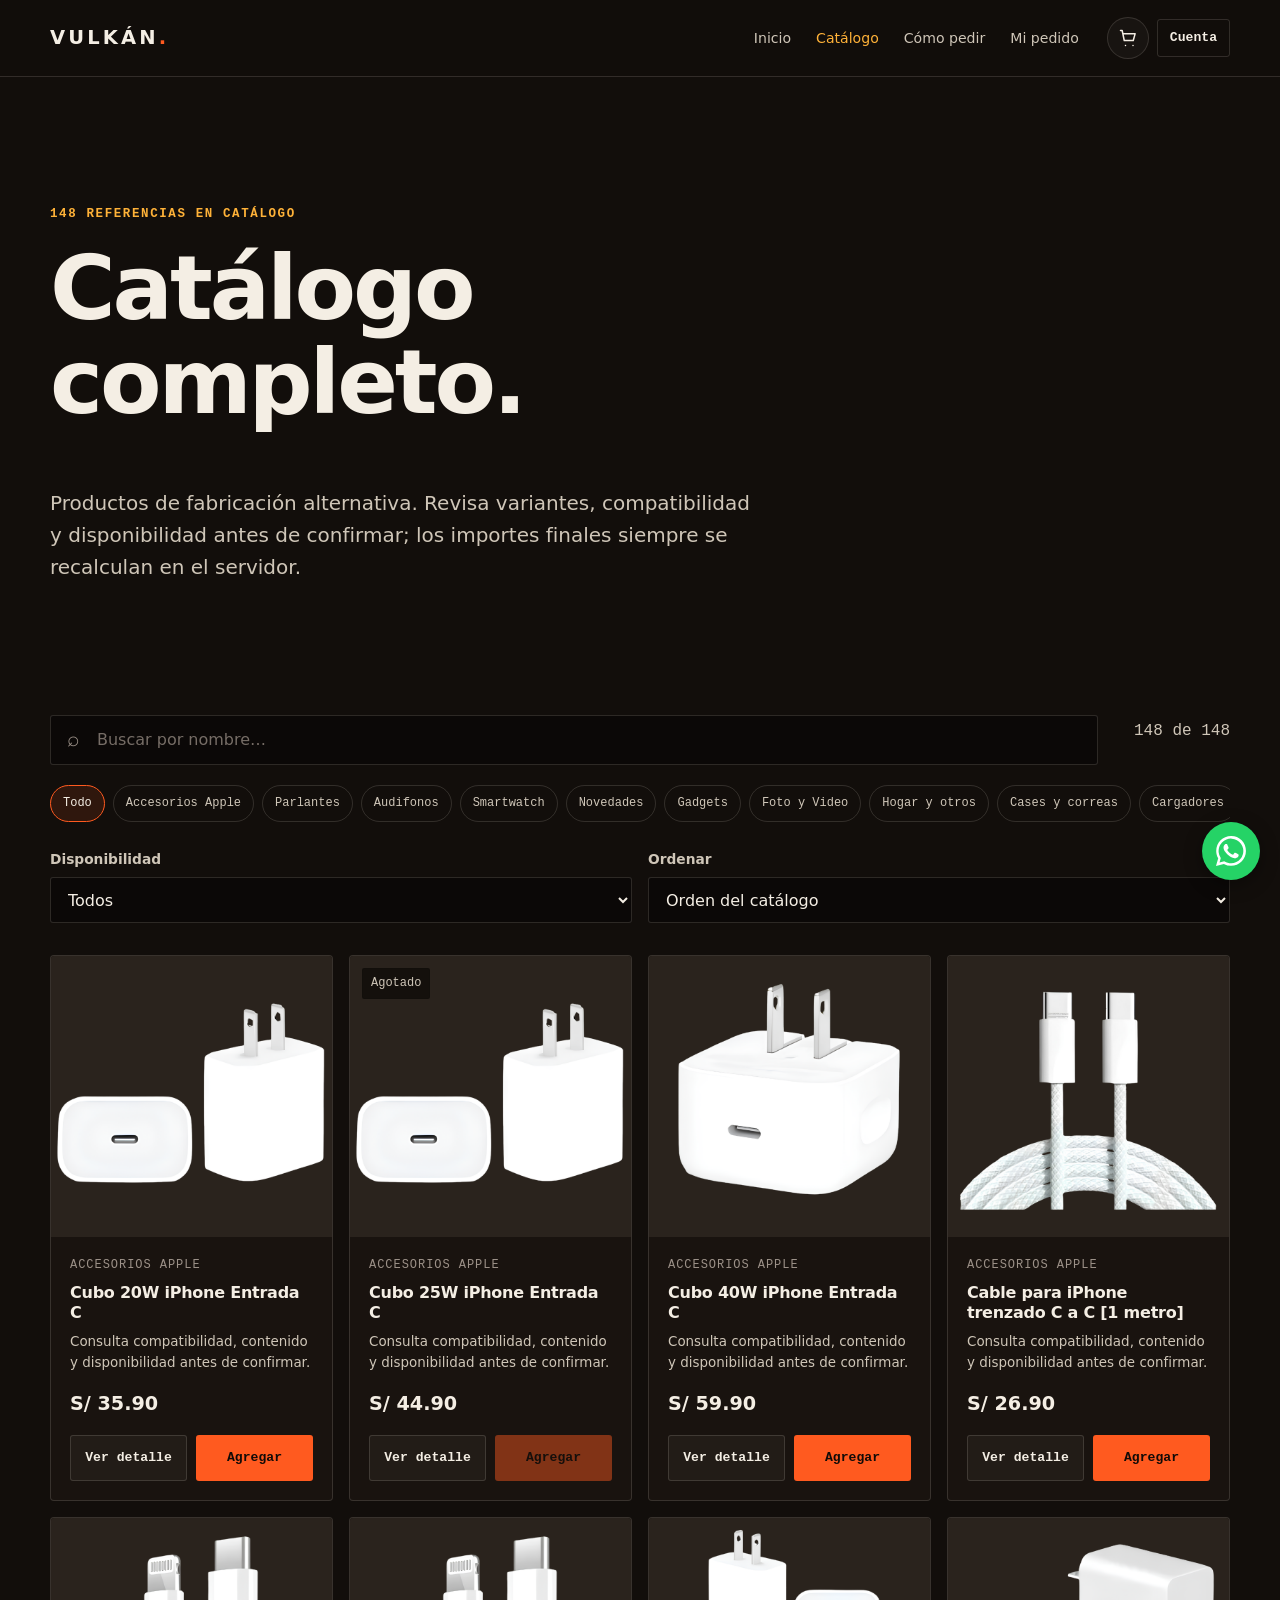
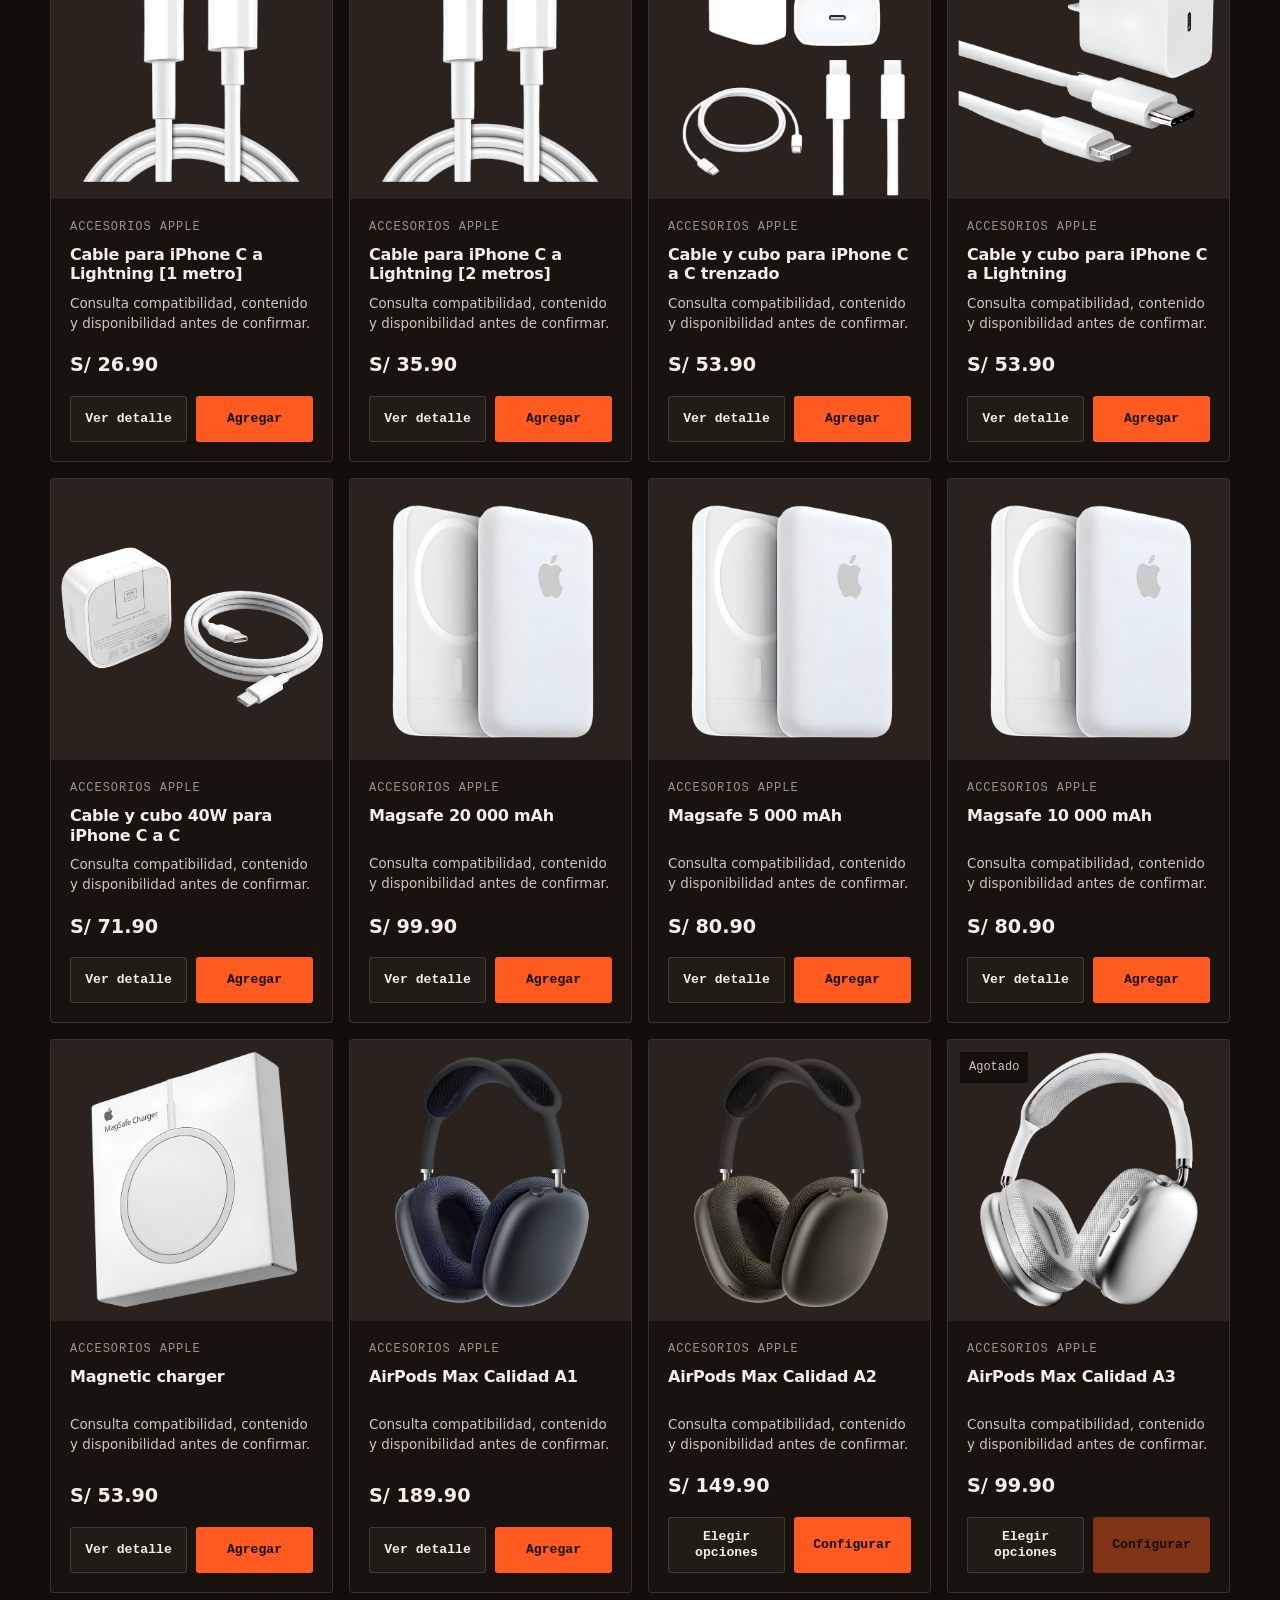
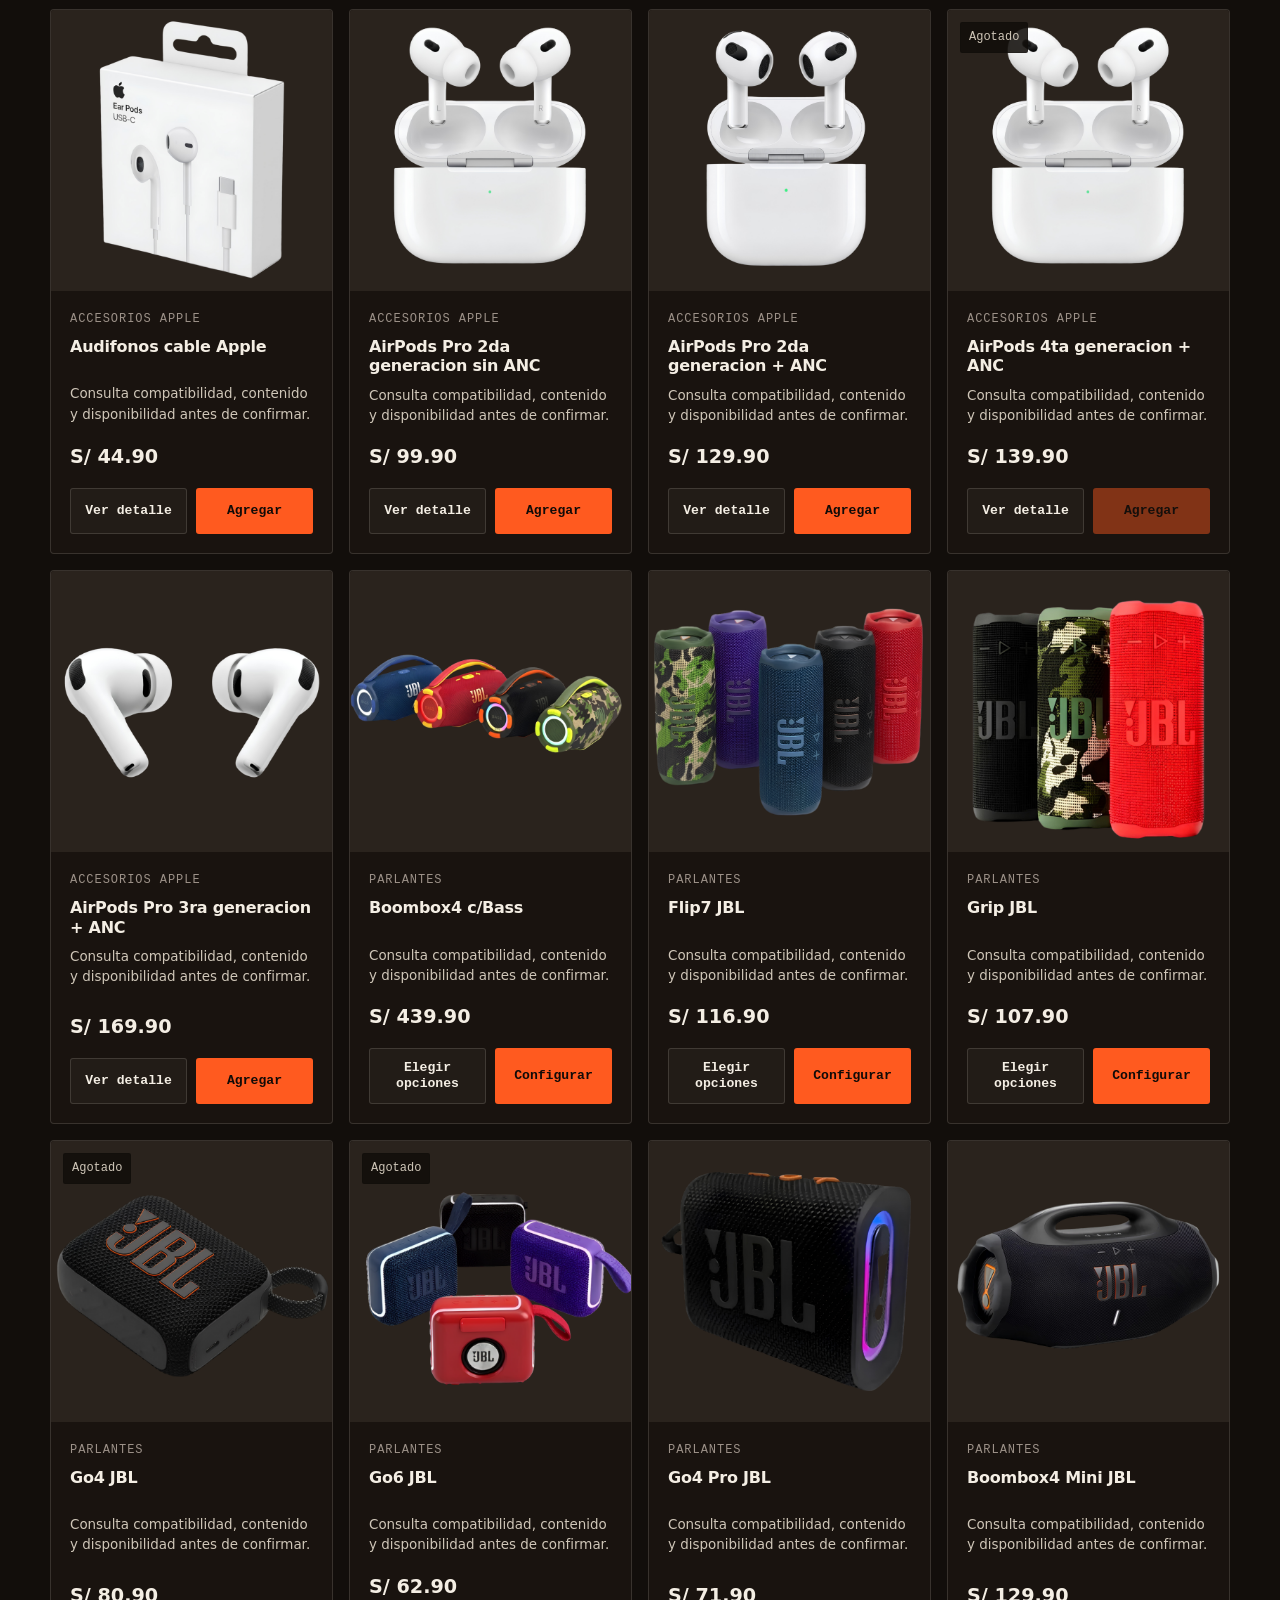
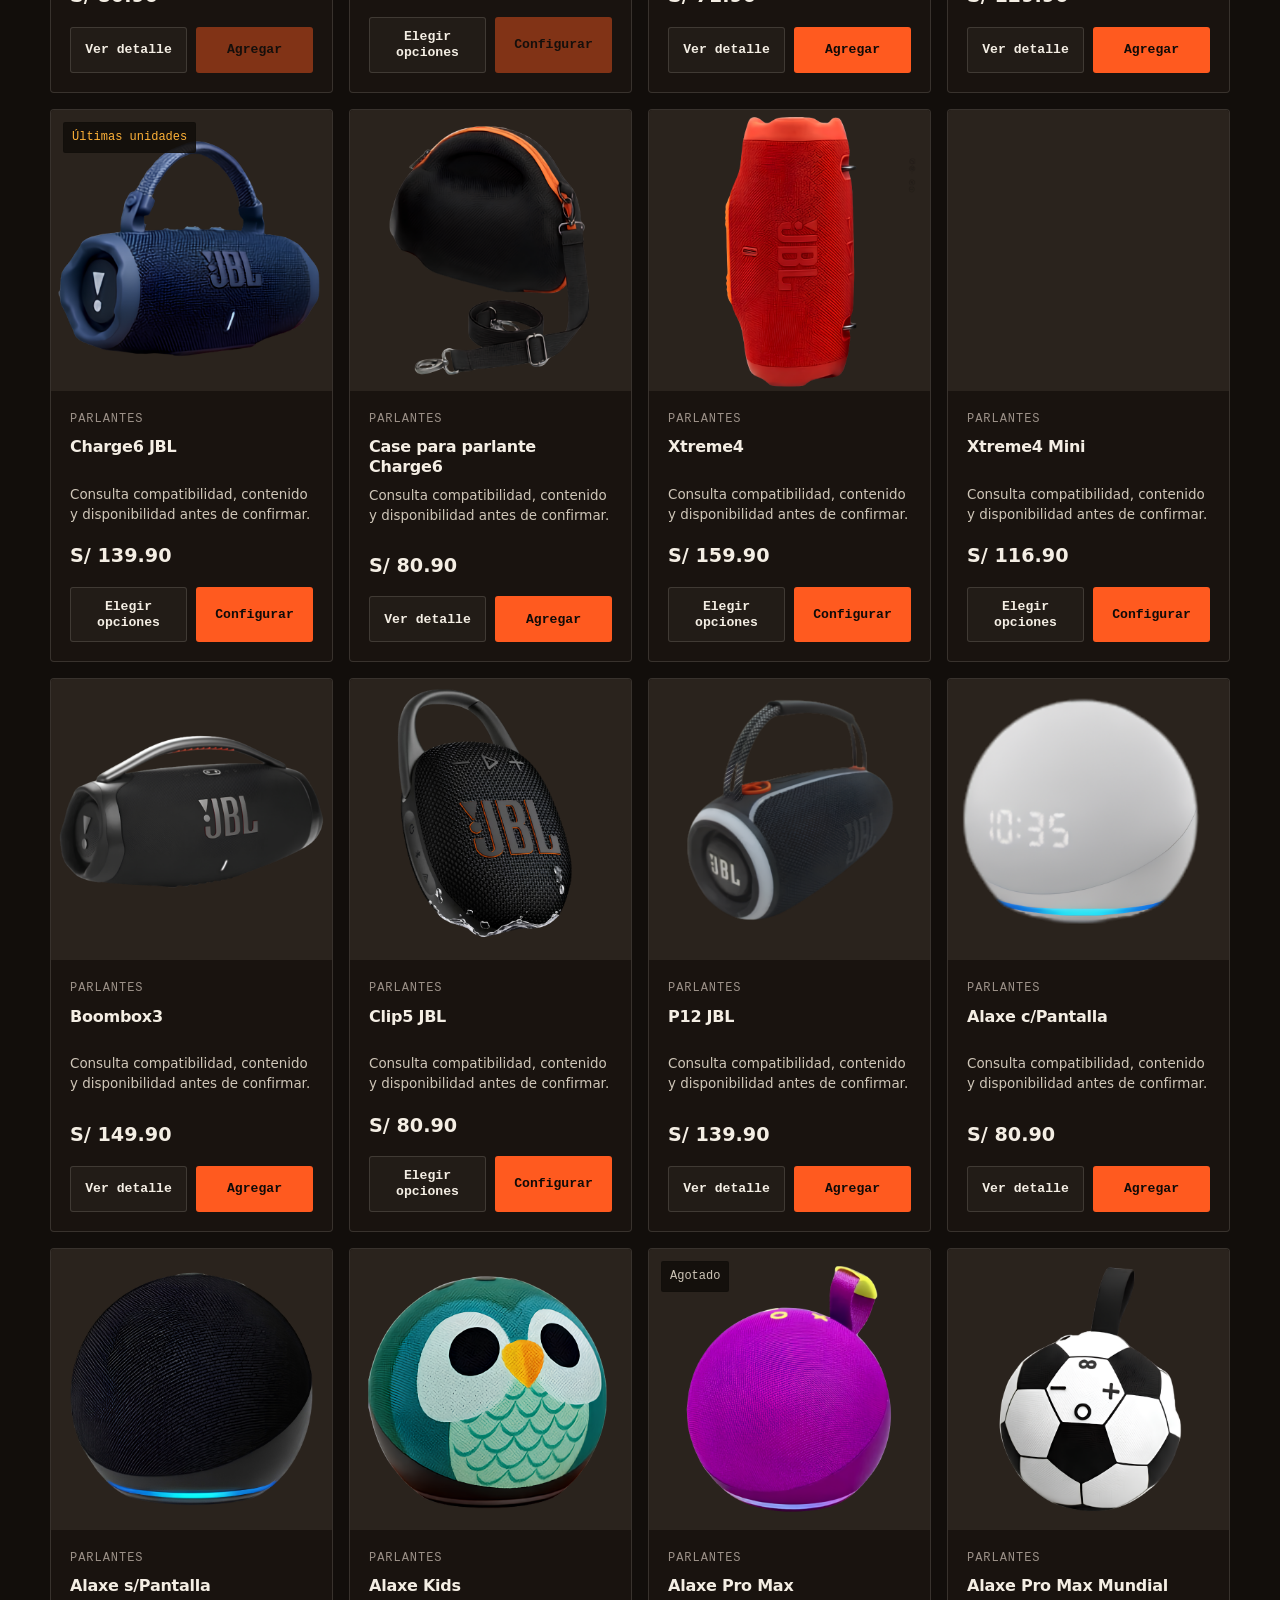
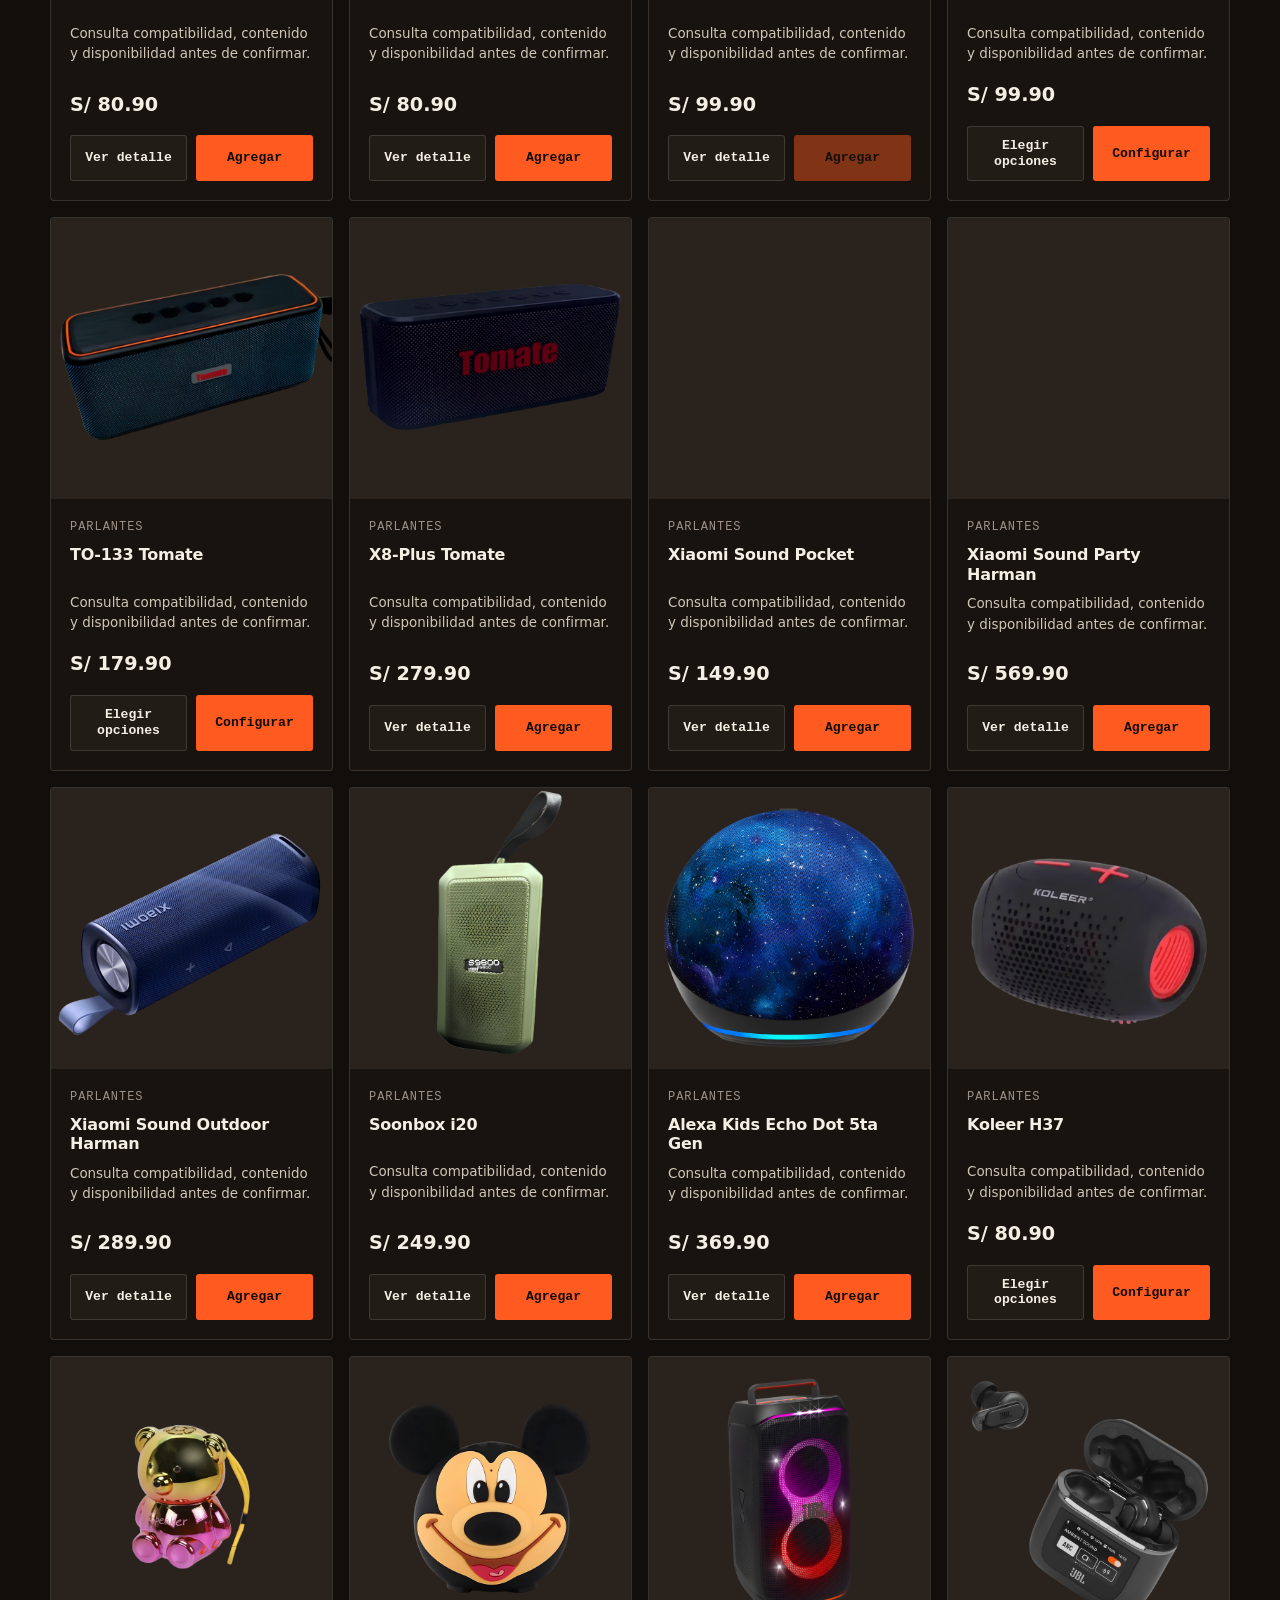
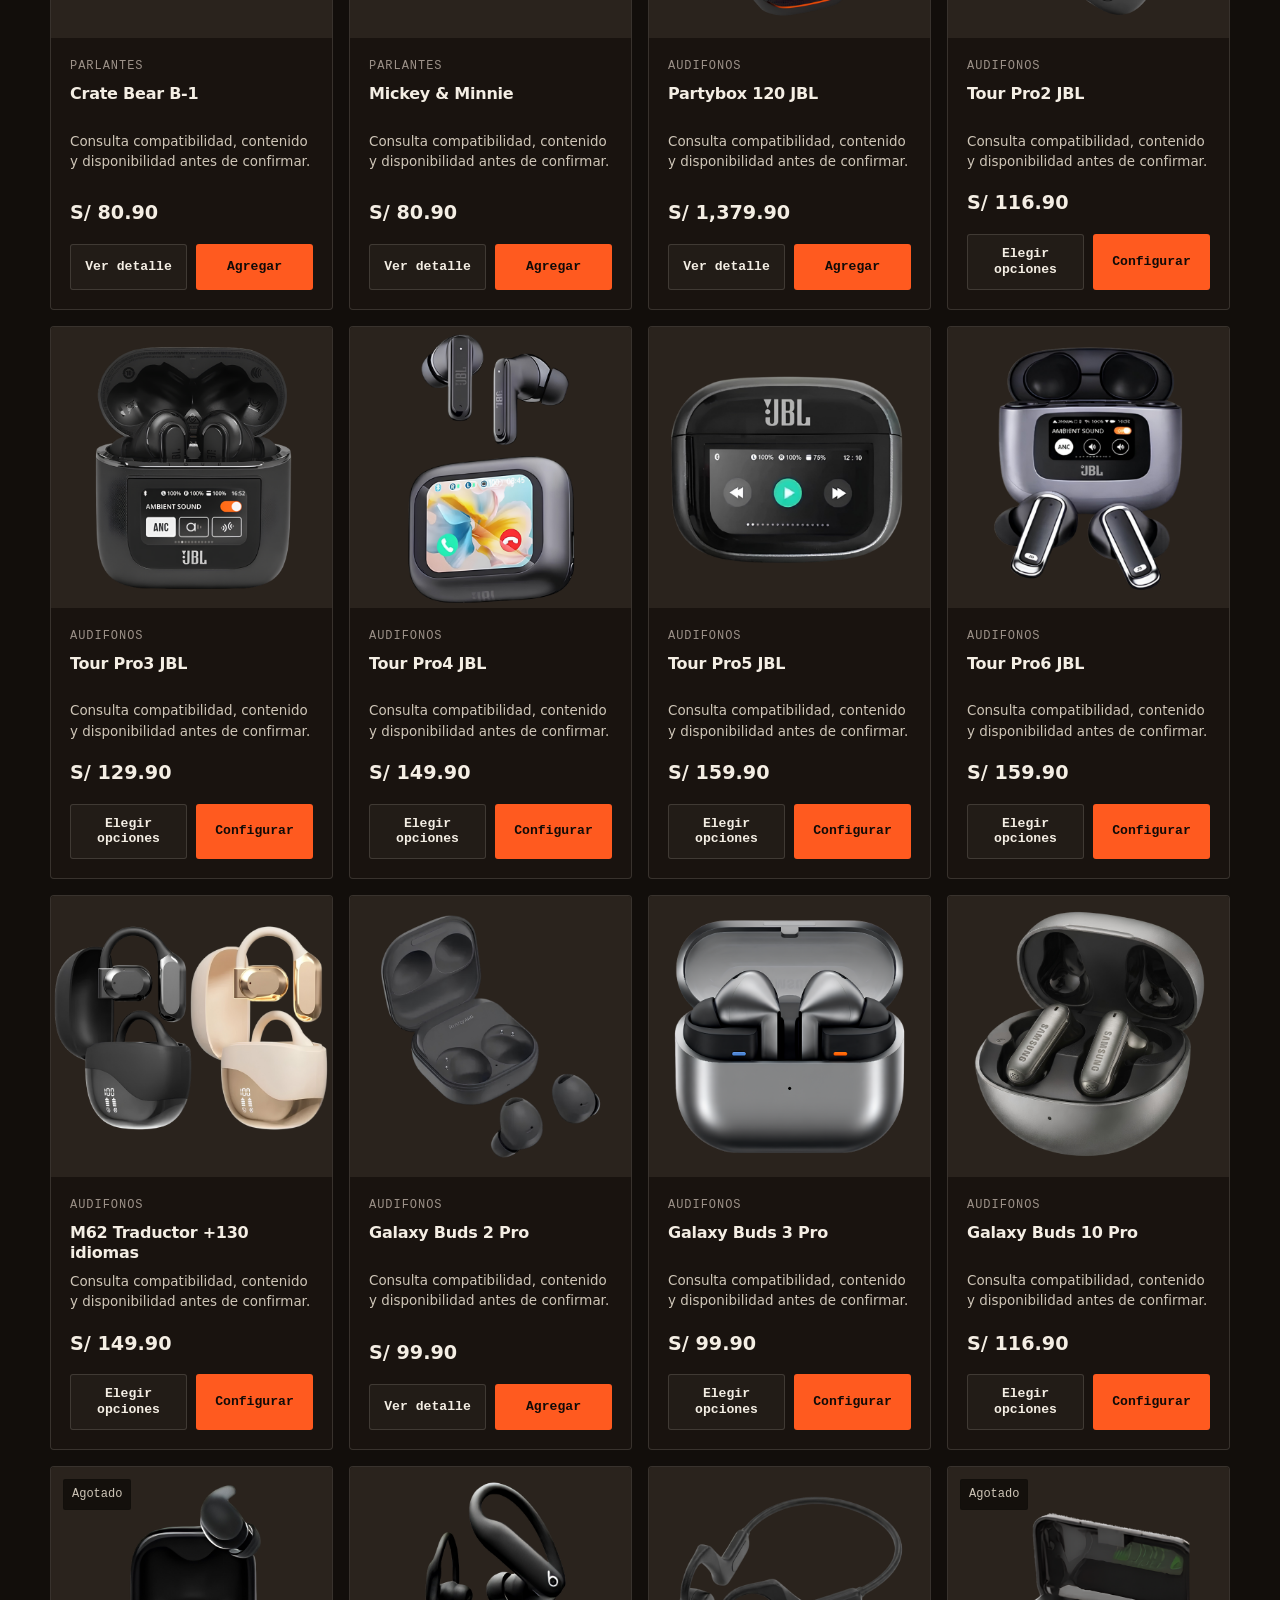
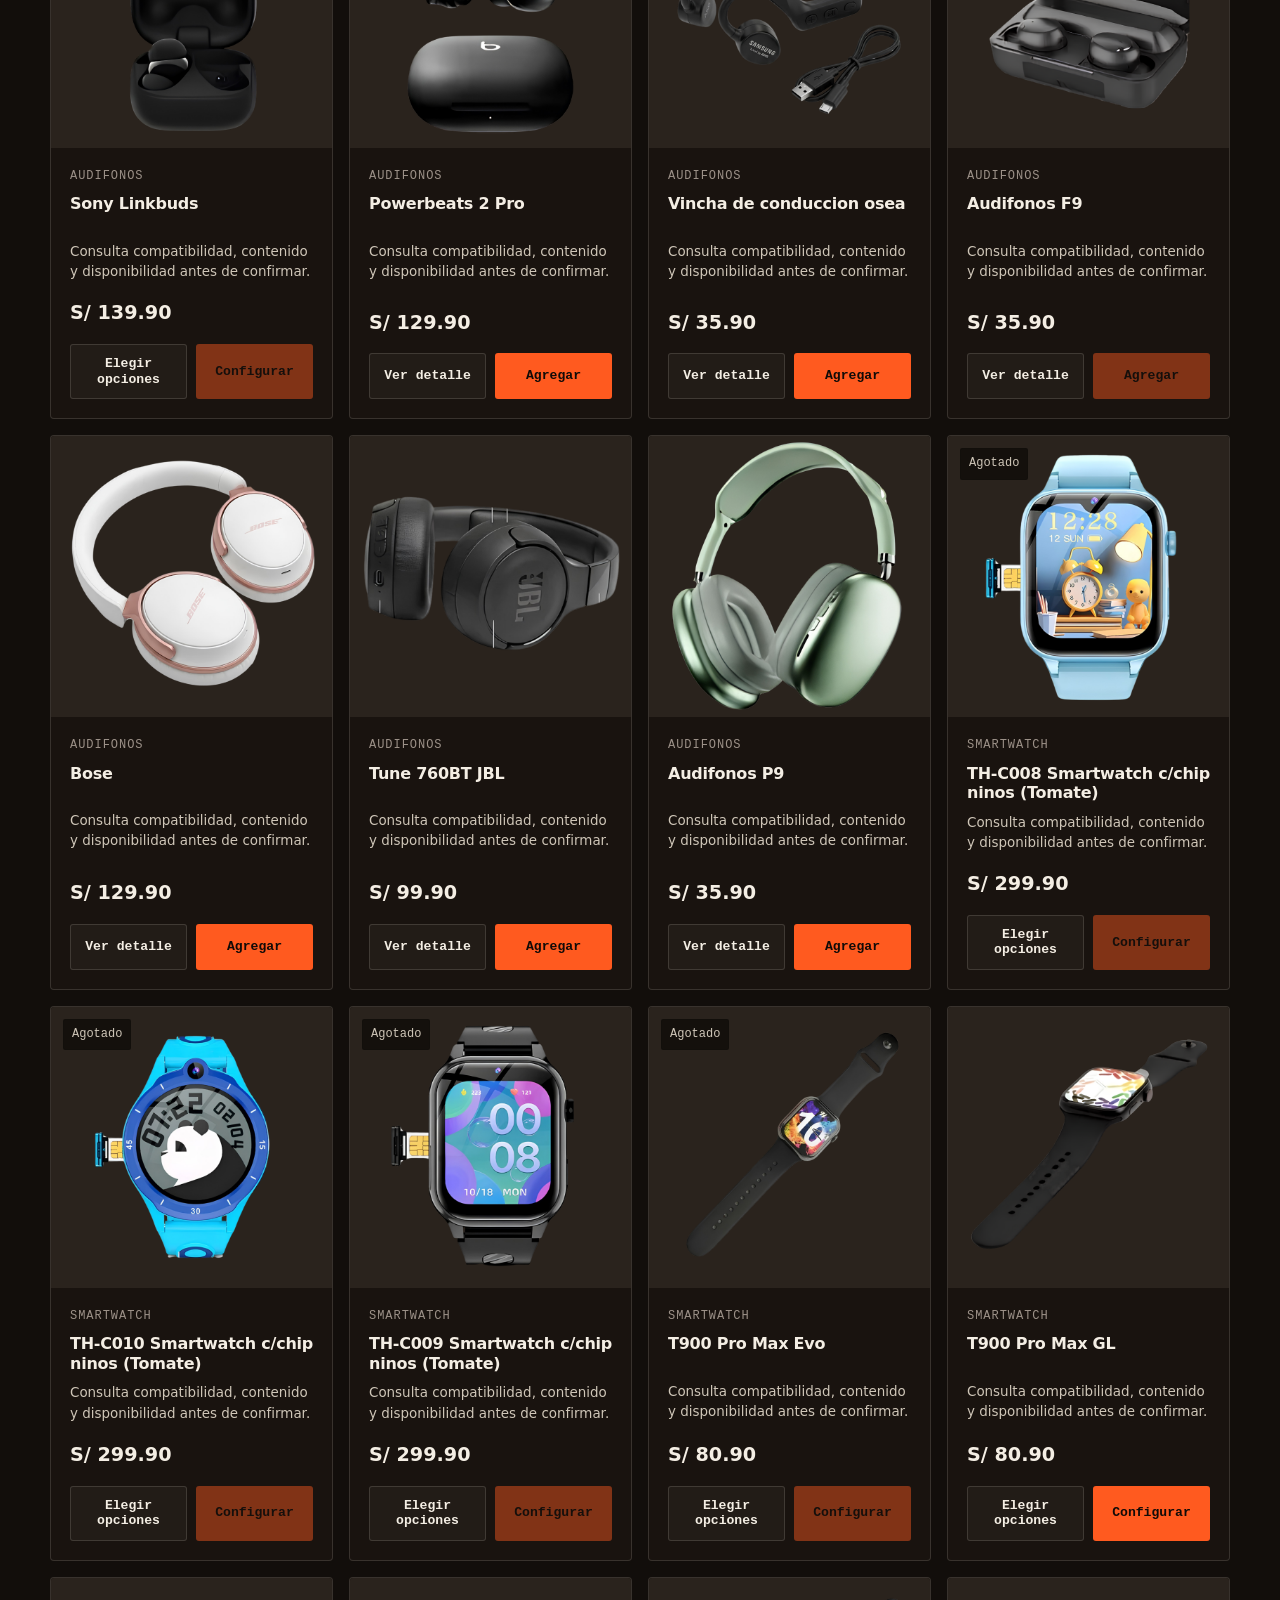
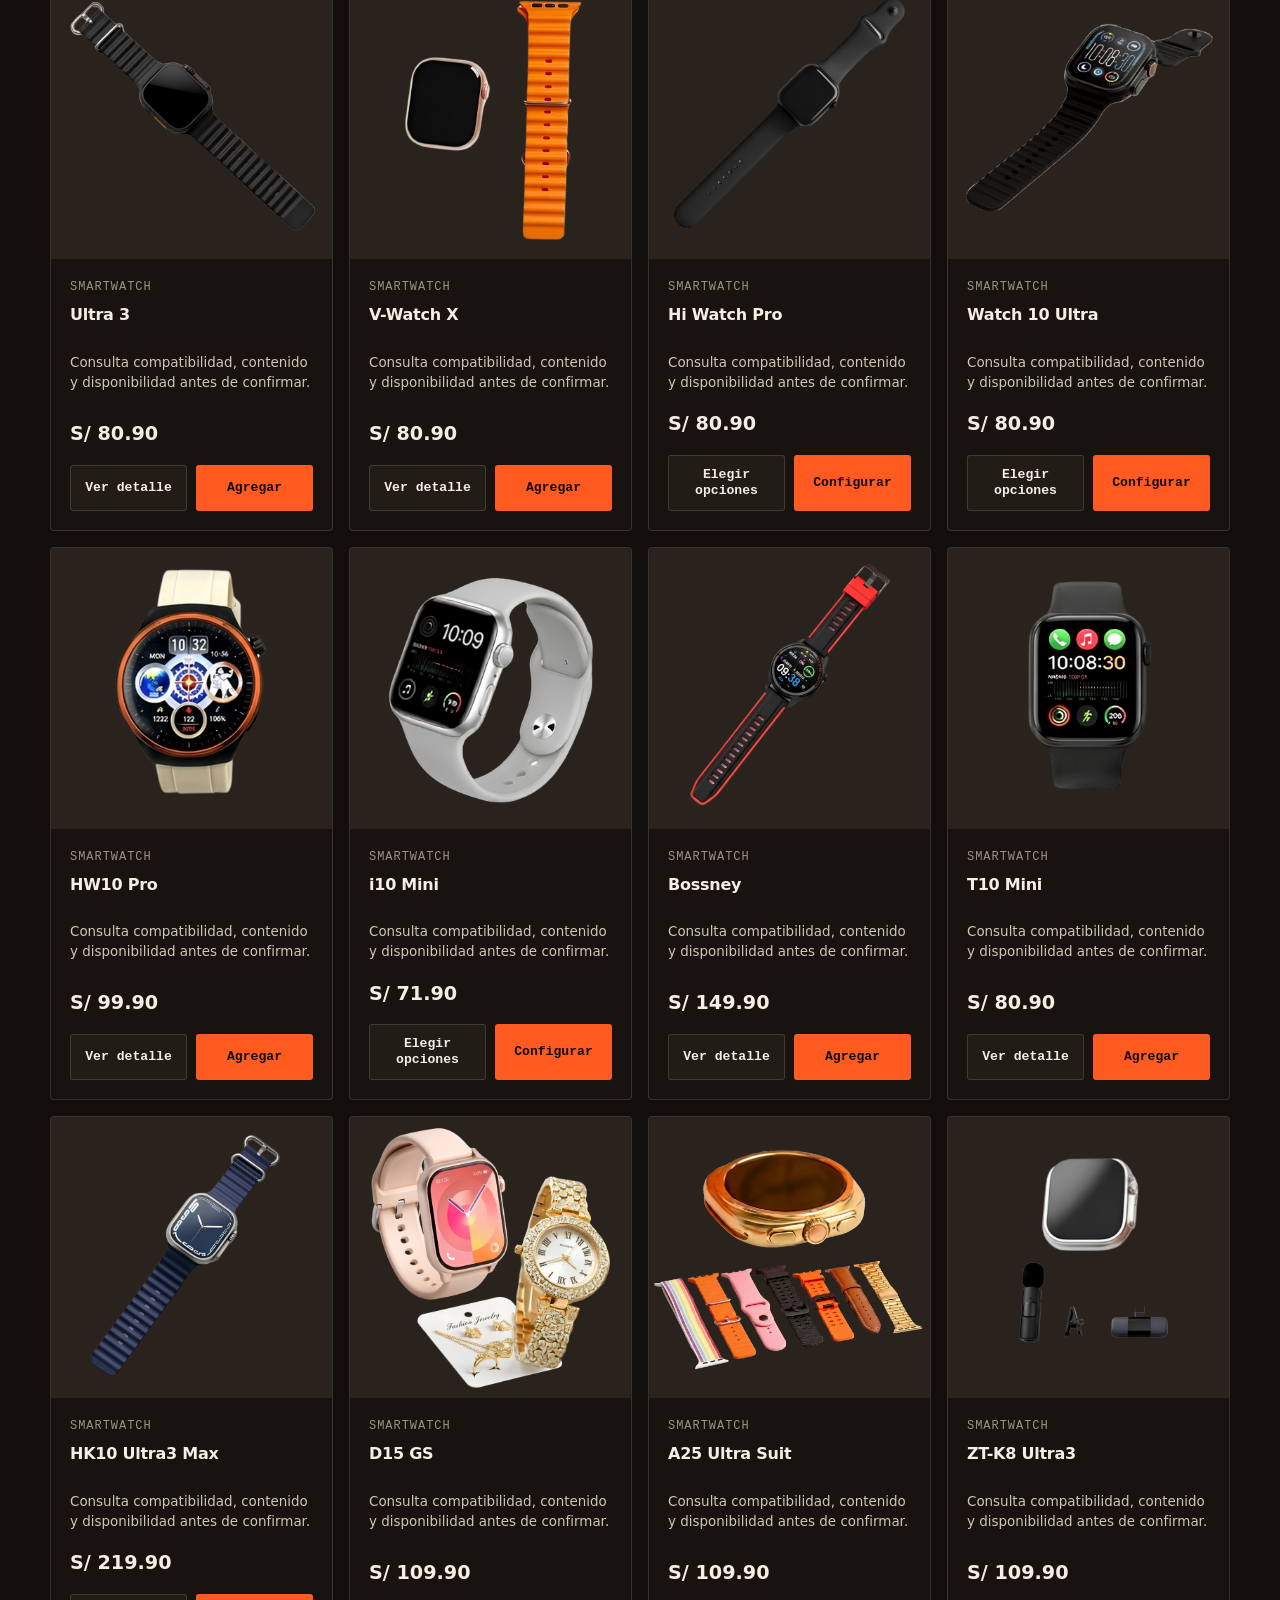
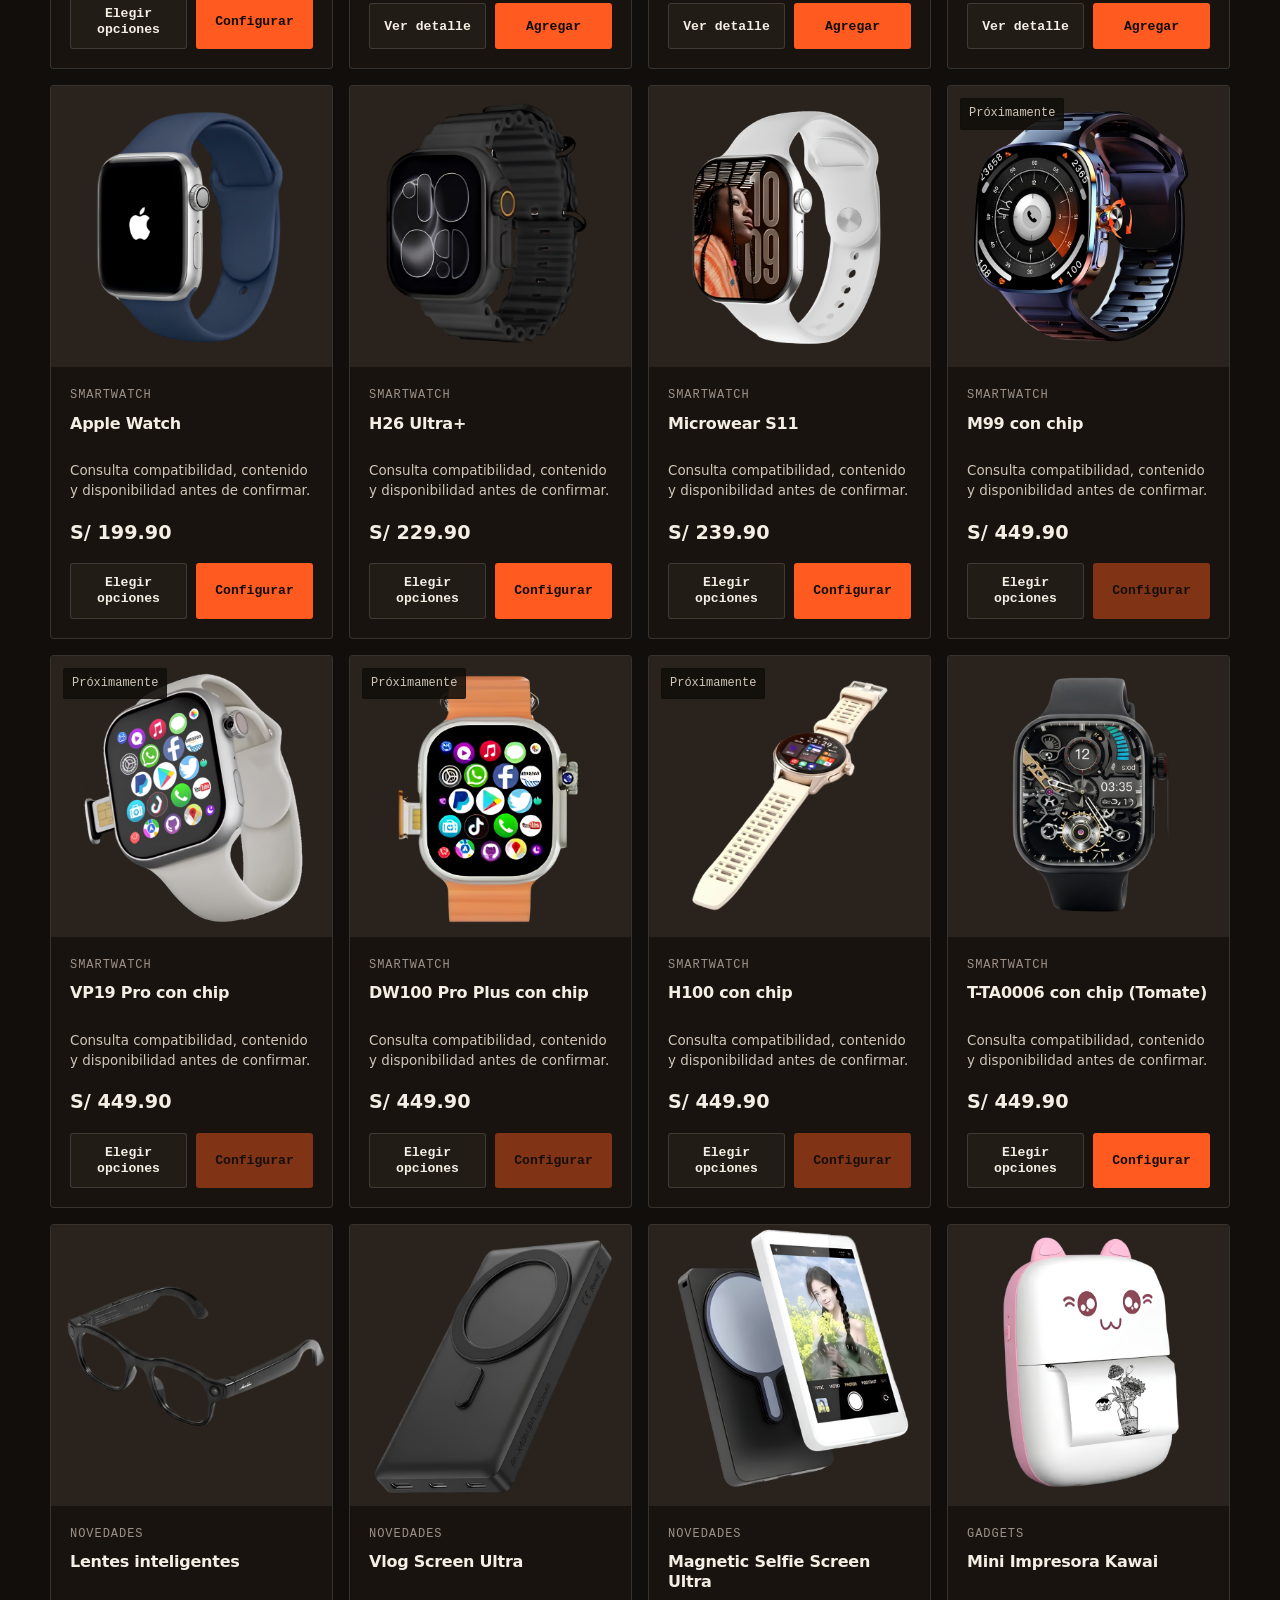
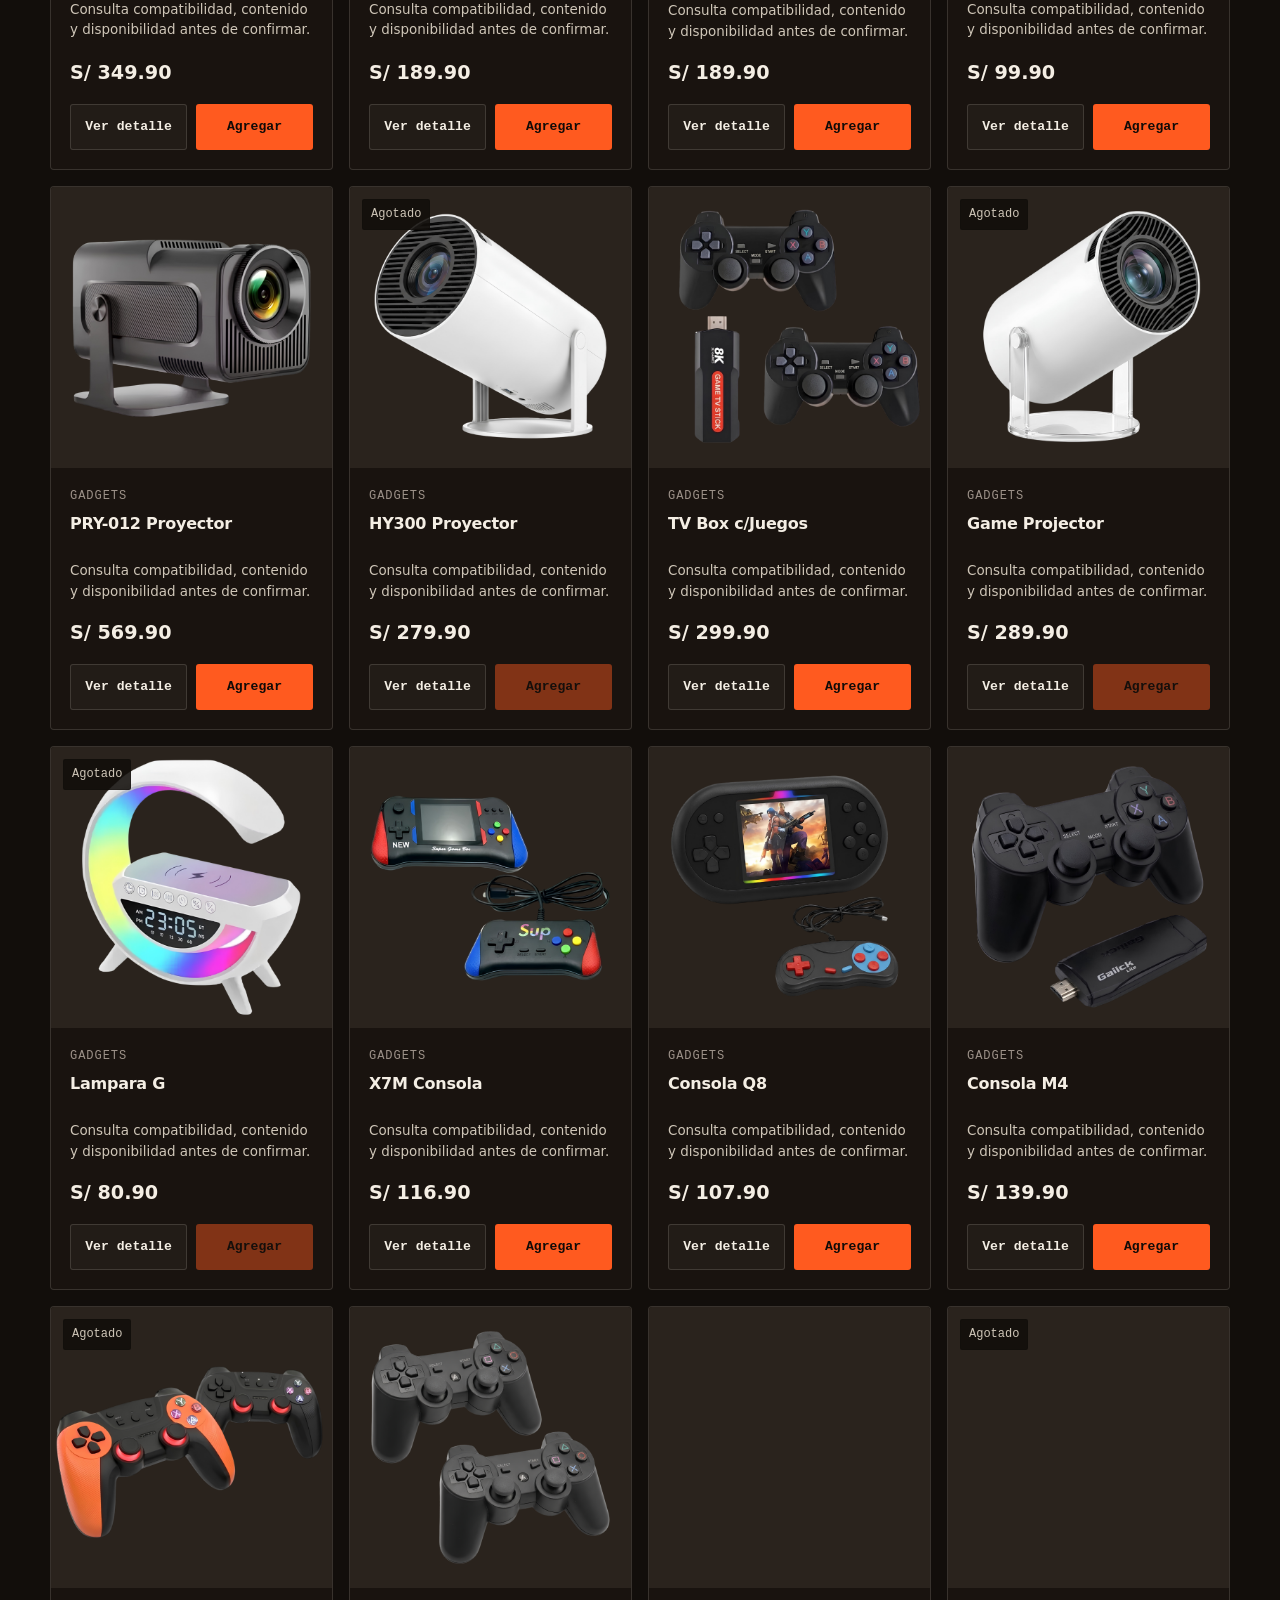
==== commit ab5030f1: "Enhance WhatsApp button and tooltip in catalogo.html Updated WhatsApp button and tooltip styles for " ====
--- a/catalogo.html
+++ b/catalogo.html
@@ -105,21 +105,278 @@
       <p class="fine-print">© <span data-current-year></span> VULKÁN</p>
     </div>
   </footer>
-  <!-- WHATSAPP FLOTANTE -->
+<!-- VULKÁN - WHATSAPP FLOTANTE -->
 <a
+  id="vulkanWhatsapp"
   href="https://wa.me/51951371573?text=Hola%20VULK%C3%81N%2C%20quiero%20hacer%20un%20pedido."
-  class="whatsapp-float"
-  aria-label="Haz tu pedido acá por WhatsApp"
   target="_blank"
   rel="noopener noreferrer"
+  aria-label="Haz tu pedido acá por WhatsApp"
 >
-  <span class="whatsapp-tooltip">Haz tu pedido acá</span>
-
-  <span class="whatsapp-icon">
-    <svg viewBox="0 0 24 24" aria-hidden="true">
-      <path d="M20.5 3.5A11.8 11.8 0 0 0 12.1 0C5.6 0 .3 5.3.3 11.8c0 2.1.5 4.1 1.6 5.9L.2 24l6.4-1.7c1.7.9 3.6 1.3 5.5 1.3h.1c6.5 0 11.8-5.3 11.8-11.8 0-3.1-1.2-6.1-3.5-8.3ZM12.1 21.5c-1.7 0-3.4-.5-4.8-1.3l-.3-.2-3.8 1 1-3.7-.2-.3a9.6 9.6 0 1 1 8.1 4.5Zm5.3-7.2c-.3-.2-1.8-.9-2.1-1-.3-.1-.5-.2-.7.2-.2.3-.8 1-1 1.2-.2.2-.4.2-.7.1-.3-.2-1.2-.4-2.3-1.4-.9-.8-1.5-1.8-1.7-2.1-.2-.3 0-.5.1-.7l.5-.6c.2-.2.2-.4.3-.6.1-.2 0-.5 0-.7-.1-.2-.7-1.7-1-2.3-.3-.6-.5-.5-.7-.5h-.6c-.2 0-.6.1-.9.4-.3.3-1.1 1.1-1.1 2.6s1.1 3 1.3 3.2c.2.2 2.2 3.4 5.4 4.7.8.3 1.4.5 1.9.7.8.2 1.5.2 2 .1.6-.1 1.8-.7 2-1.4.3-.7.3-1.3.2-1.4-.1-.2-.3-.3-.6-.4Z"/>
+  <span id="vulkanWhatsappText">Haz tu pedido acá</span>
+
+  <span id="vulkanWhatsappIcon">
+    <svg
+      viewBox="0 0 24 24"
+      xmlns="http://www.w3.org/2000/svg"
+      aria-hidden="true"
+    >
+      <path d="M20.52 3.48A11.86 11.86 0 0 0 12.06 0C5.5 0 .17 5.33.17 11.9c0 2.1.55 4.16 1.6 5.97L0 24l6.28-1.65a11.9 11.9 0 0 0 5.77 1.48h.01c6.56 0 11.9-5.33 11.9-11.9 0-3.18-1.23-6.17-3.44-8.45ZM12.06 21.86h-.01c-1.8 0-3.57-.48-5.11-1.39l-.37-.22-3.73.98 1-3.64-.24-.37a9.88 9.88 0 1 1 8.46 4.64Zm5.42-7.41c-.3-.15-1.77-.87-2.05-.97-.27-.1-.47-.15-.67.15-.2.3-.77.97-.94 1.17-.17.2-.35.22-.65.07-.3-.15-1.25-.46-2.38-1.47-.88-.78-1.47-1.74-1.64-2.04-.17-.3-.02-.46.13-.61.14-.14.3-.35.45-.52.15-.17.2-.3.3-.5.1-.2.05-.37-.02-.52-.07-.15-.67-1.62-.92-2.22-.24-.58-.49-.5-.67-.51h-.57c-.2 0-.52.07-.79.37-.27.3-1.04 1.02-1.04 2.5s1.07 2.9 1.22 3.1c.15.2 2.1 3.21 5.09 4.5.71.31 1.27.49 1.7.63.71.23 1.36.2 1.87.12.57-.09 1.77-.72 2.02-1.42.25-.7.25-1.3.17-1.42-.07-.12-.27-.2-.57-.35Z"/>
     </svg>
   </span>
 </a>
+
+<style>
+/* =========================================================
+   VULKÁN — WHATSAPP FLOTANTE
+   AISLADO PARA EVITAR CONFLICTOS CON OTROS CSS
+   ========================================================= */
+
+#vulkanWhatsapp {
+  position: fixed !important;
+
+  right: 20px !important;
+  bottom: 20px !important;
+  left: auto !important;
+  top: auto !important;
+
+  width: 58px !important;
+  height: 58px !important;
+
+  min-width: 58px !important;
+  min-height: 58px !important;
+
+  max-width: 58px !important;
+  max-height: 58px !important;
+
+  padding: 0 !important;
+  margin: 0 !important;
+
+  display: flex !important;
+  align-items: center !important;
+  justify-content: center !important;
+
+  box-sizing: border-box !important;
+
+  background: #25D366 !important;
+  border: 0 !important;
+  border-radius: 50% !important;
+
+  z-index: 2147483647 !important;
+
+  text-decoration: none !important;
+
+  overflow: visible !important;
+
+  box-shadow:
+    0 5px 18px rgba(0, 0, 0, 0.35) !important;
+
+  transition:
+    transform 0.2s ease,
+    box-shadow 0.2s ease !important;
+}
+
+
+/* ICONO WHATSAPP */
+
+#vulkanWhatsappIcon {
+  position: relative !important;
+
+  width: 30px !important;
+  height: 30px !important;
+
+  min-width: 30px !important;
+  min-height: 30px !important;
+
+  max-width: 30px !important;
+  max-height: 30px !important;
+
+  padding: 0 !important;
+  margin: 0 !important;
+
+  display: block !important;
+
+  box-sizing: border-box !important;
+
+  line-height: 0 !important;
+}
+
+
+#vulkanWhatsappIcon svg {
+  display: block !important;
+
+  width: 30px !important;
+  height: 30px !important;
+
+  min-width: 30px !important;
+  min-height: 30px !important;
+
+  max-width: 30px !important;
+  max-height: 30px !important;
+
+  padding: 0 !important;
+  margin: 0 !important;
+
+  fill: #ffffff !important;
+
+  stroke: none !important;
+
+  box-sizing: border-box !important;
+}
+
+
+/* TEXTO */
+
+#vulkanWhatsappText {
+  position: absolute !important;
+
+  right: 68px !important;
+  top: 50% !important;
+
+  transform:
+    translateY(-50%)
+    translateX(8px) !important;
+
+  width: auto !important;
+  height: auto !important;
+
+  padding: 9px 13px !important;
+  margin: 0 !important;
+
+  background: #15110e !important;
+  color: #ffffff !important;
+
+  border-radius: 8px !important;
+
+  font-family: Arial, sans-serif !important;
+  font-size: 14px !important;
+  font-weight: 600 !important;
+
+  line-height: 1.2 !important;
+
+  white-space: nowrap !important;
+
+  opacity: 0 !important;
+  visibility: hidden !important;
+
+  pointer-events: none !important;
+
+  transition:
+    opacity 0.2s ease,
+    transform 0.2s ease,
+    visibility 0.2s ease !important;
+
+  box-shadow:
+    0 5px 15px rgba(0, 0, 0, 0.3) !important;
+}
+
+
+/* FLECHA */
+
+#vulkanWhatsappText::after {
+  content: "" !important;
+
+  position: absolute !important;
+
+  right: -6px !important;
+  top: 50% !important;
+
+  transform: translateY(-50%) !important;
+
+  width: 0 !important;
+  height: 0 !important;
+
+  border-top: 6px solid transparent !important;
+  border-bottom: 6px solid transparent !important;
+  border-left: 6px solid #15110e !important;
+}
+
+
+/* HOVER PC */
+
+#vulkanWhatsapp:hover {
+  transform: scale(1.08) !important;
+
+  box-shadow:
+    0 7px 25px rgba(0, 0, 0, 0.4),
+    0 0 18px rgba(37, 211, 102, 0.35) !important;
+}
+
+
+#vulkanWhatsapp:hover #vulkanWhatsappText {
+  opacity: 1 !important;
+  visibility: visible !important;
+
+  transform:
+    translateY(-50%)
+    translateX(0) !important;
+}
+
+
+/* TABLET / IPAD */
+
+@media (max-width: 900px) {
+
+  #vulkanWhatsapp {
+    right: 18px !important;
+    bottom: 18px !important;
+
+    width: 56px !important;
+    height: 56px !important;
+
+    min-width: 56px !important;
+    min-height: 56px !important;
+
+    max-width: 56px !important;
+    max-height: 56px !important;
+  }
+
+  #vulkanWhatsappIcon,
+  #vulkanWhatsappIcon svg {
+    width: 29px !important;
+    height: 29px !important;
+  }
+
+}
+
+
+/* CELULAR */
+
+@media (max-width: 600px) {
+
+  #vulkanWhatsapp {
+    right: 14px !important;
+    bottom: 14px !important;
+
+    width: 54px !important;
+    height: 54px !important;
+
+    min-width: 54px !important;
+    min-height: 54px !important;
+
+    max-width: 54px !important;
+    max-height: 54px !important;
+  }
+
+  #vulkanWhatsappIcon,
+  #vulkanWhatsappIcon svg {
+    width: 28px !important;
+    height: 28px !important;
+  }
+
+}
+
+
+/* RESPETA USUARIOS QUE REDUCEN ANIMACIONES */
+
+@media (prefers-reduced-motion: reduce) {
+
+  #vulkanWhatsapp,
+  #vulkanWhatsappText {
+    transition: none !important;
+  }
+
+}
+</style>
 </body>
 </html>
--- a/assets/site.css
+++ b/assets/site.css
@@ -452,3 +452,168 @@
   html { scroll-behavior: auto; }
   *, *::before, *::after { animation-duration: 0.01ms !important; transition-duration: 0.01ms !important; }
 }
+
+
+/* =========================================================
+   WHATSAPP FLOTANTE VULKÁN
+   ABAJO A LA DERECHA
+   PC + IPAD + CELULAR
+   ========================================================= */
+
+.whatsapp-float {
+  position: fixed;
+  right: 22px;
+  bottom: 22px;
+
+  width: 58px;
+  height: 58px;
+
+  z-index: 99999;
+
+  display: flex;
+  align-items: center;
+  justify-content: center;
+
+  background: #25D366;
+  border-radius: 50%;
+
+  text-decoration: none;
+
+  box-shadow:
+    0 6px 20px rgba(0, 0, 0, 0.30),
+    0 0 0 1px rgba(255, 255, 255, 0.12);
+
+  transition:
+    transform 0.25s ease,
+    box-shadow 0.25s ease;
+}
+
+/* ICONO */
+
+.whatsapp-icon {
+  width: 31px;
+  height: 31px;
+
+  display: flex;
+  align-items: center;
+  justify-content: center;
+}
+
+.whatsapp-icon svg {
+  width: 100%;
+  height: 100%;
+  fill: #ffffff;
+}
+
+/* TEXTO */
+
+.whatsapp-tooltip {
+  position: absolute;
+
+  right: 70px;
+  bottom: 50%;
+
+  transform: translateY(50%) translateX(8px);
+
+  background: #15110e;
+  color: #ffffff;
+
+  padding: 10px 14px;
+
+  border-radius: 8px;
+
+  font-family: inherit;
+  font-size: 14px;
+  font-weight: 600;
+
+  white-space: nowrap;
+
+  opacity: 0;
+  visibility: hidden;
+
+  pointer-events: none;
+
+  transition:
+    opacity 0.2s ease,
+    transform 0.2s ease,
+    visibility 0.2s ease;
+
+  box-shadow: 0 6px 18px rgba(0,0,0,0.25);
+}
+
+/* FLECHA DEL MENSAJE */
+
+.whatsapp-tooltip::before {
+  content: "";
+
+  position: absolute;
+
+  right: -6px;
+  top: 50%;
+
+  transform: translateY(-50%);
+
+  border-top: 6px solid transparent;
+  border-bottom: 6px solid transparent;
+  border-left: 6px solid #15110e;
+}
+
+/* HOVER */
+
+.whatsapp-float:hover {
+  transform: scale(1.08);
+
+  box-shadow:
+    0 8px 25px rgba(0, 0, 0, 0.35),
+    0 0 20px rgba(37, 211, 102, 0.35);
+}
+
+.whatsapp-float:hover .whatsapp-tooltip {
+  opacity: 1;
+  visibility: visible;
+
+  transform: translateY(50%) translateX(0);
+}
+
+/* ACCESIBILIDAD */
+
+.whatsapp-float:focus-visible {
+  outline: 3px solid rgba(255,255,255,0.9);
+  outline-offset: 4px;
+}
+
+/* IPAD / TABLET */
+
+@media (max-width: 900px) {
+  .whatsapp-float {
+    right: 20px;
+    bottom: 20px;
+
+    width: 58px;
+    height: 58px;
+  }
+}
+
+/* CELULAR */
+
+@media (max-width: 600px) {
+  .whatsapp-float {
+    right: 14px;
+    bottom: 14px;
+
+    width: 54px;
+    height: 54px;
+  }
+
+  .whatsapp-icon {
+    width: 29px;
+    height: 29px;
+  }
+
+  .whatsapp-tooltip {
+    right: 64px;
+
+    font-size: 13px;
+    padding: 9px 12px;
+  }
+}
